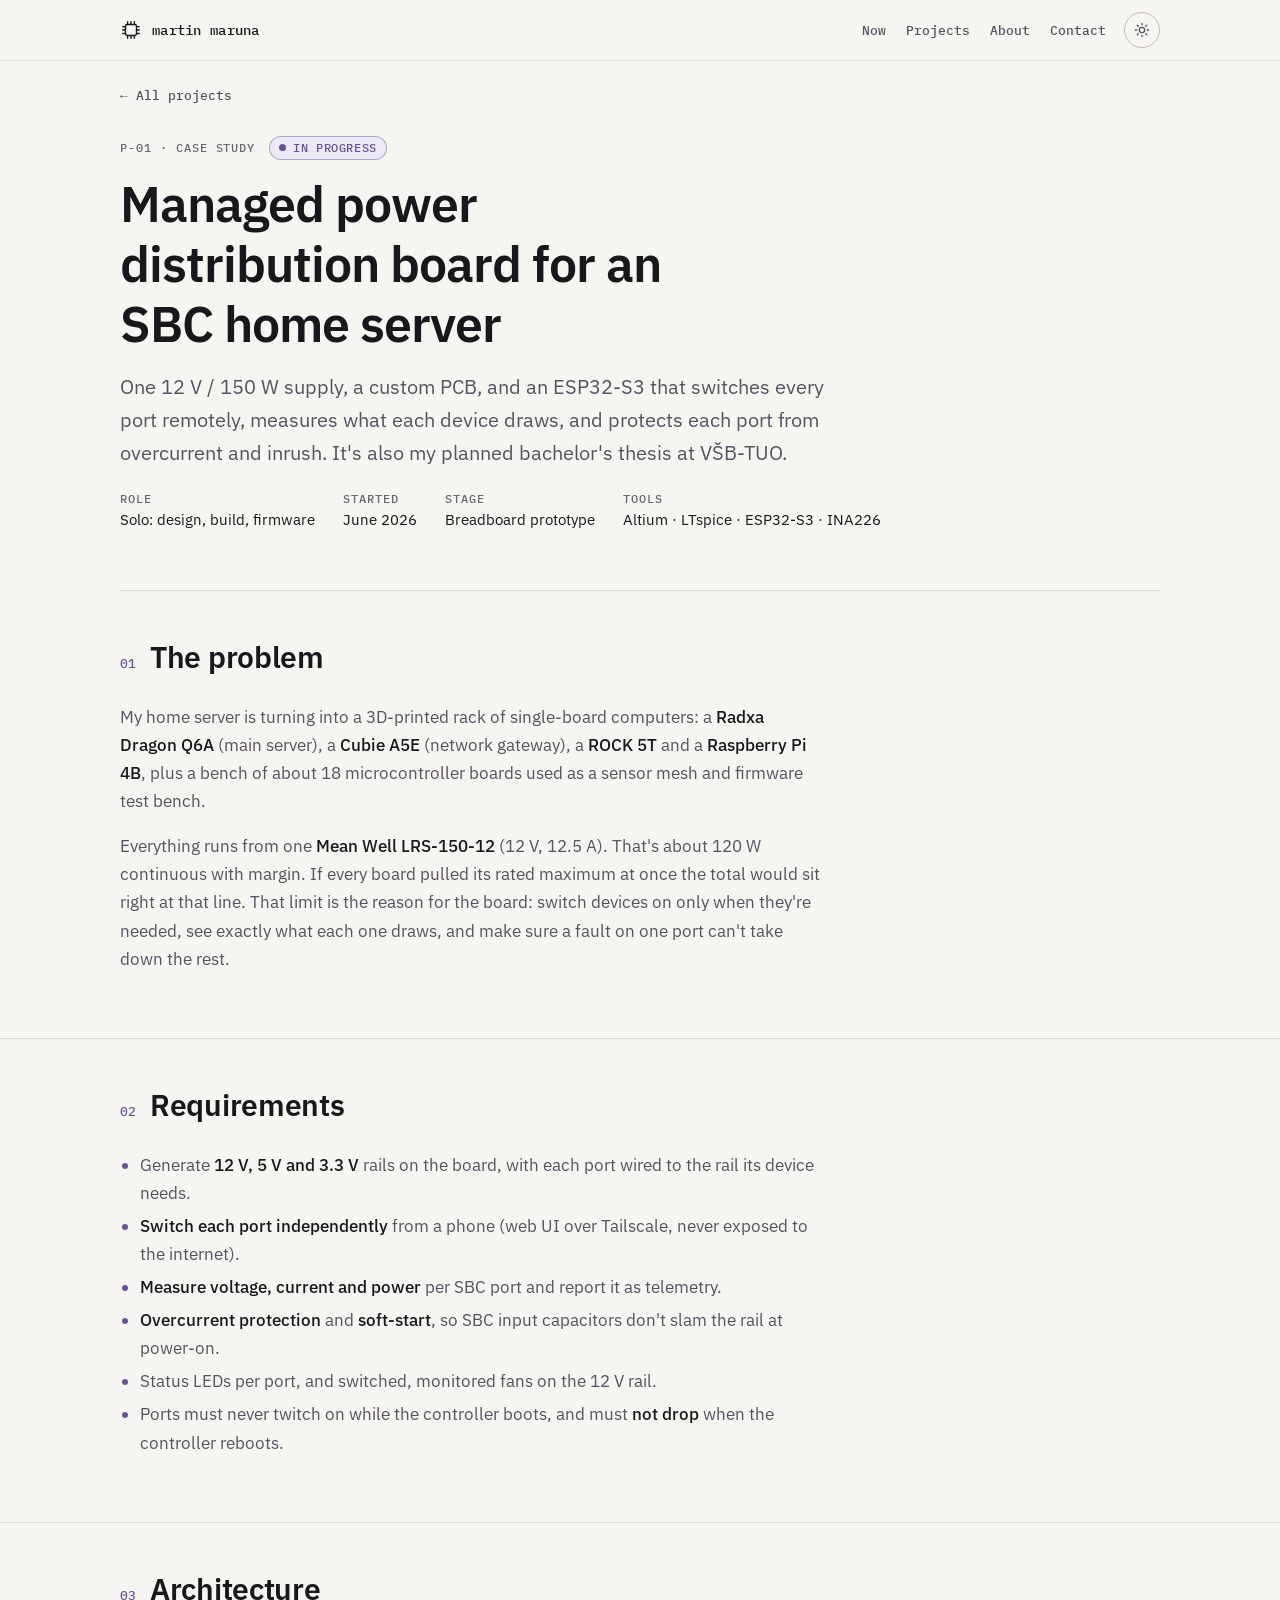
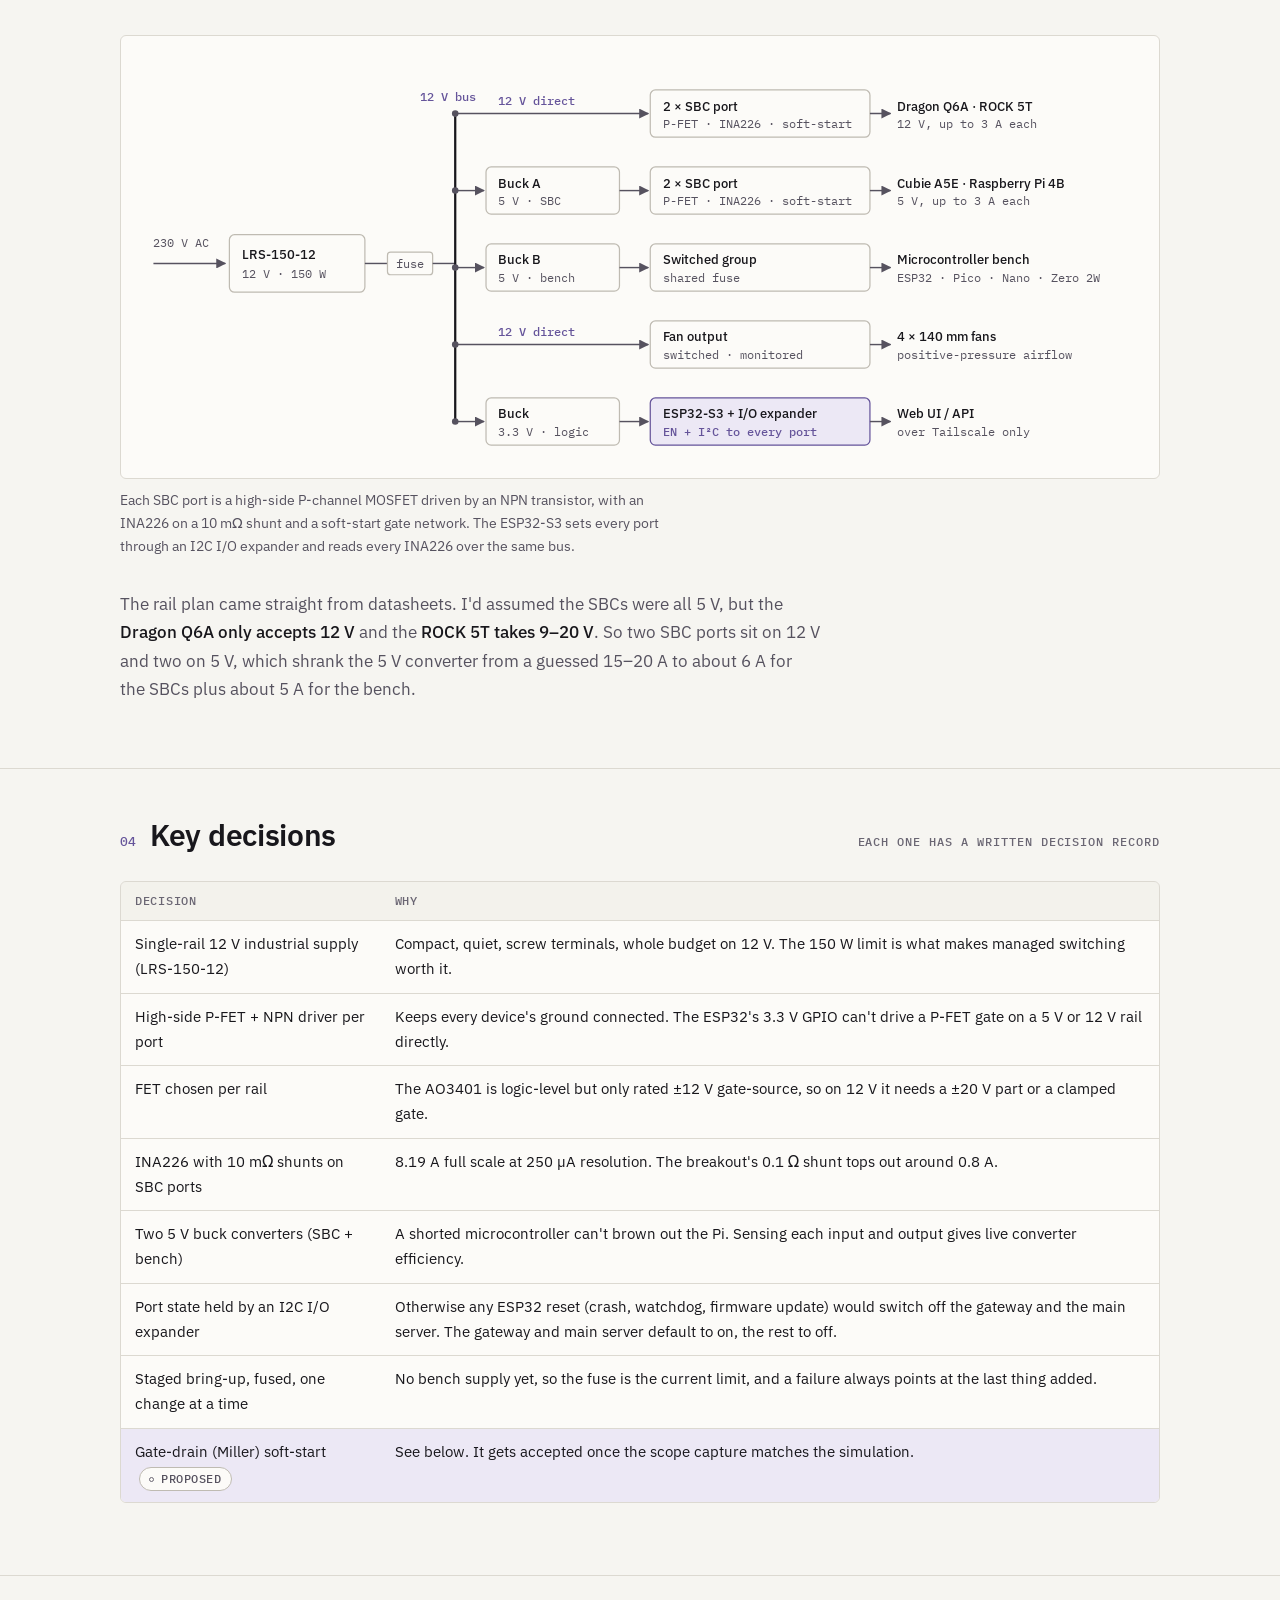
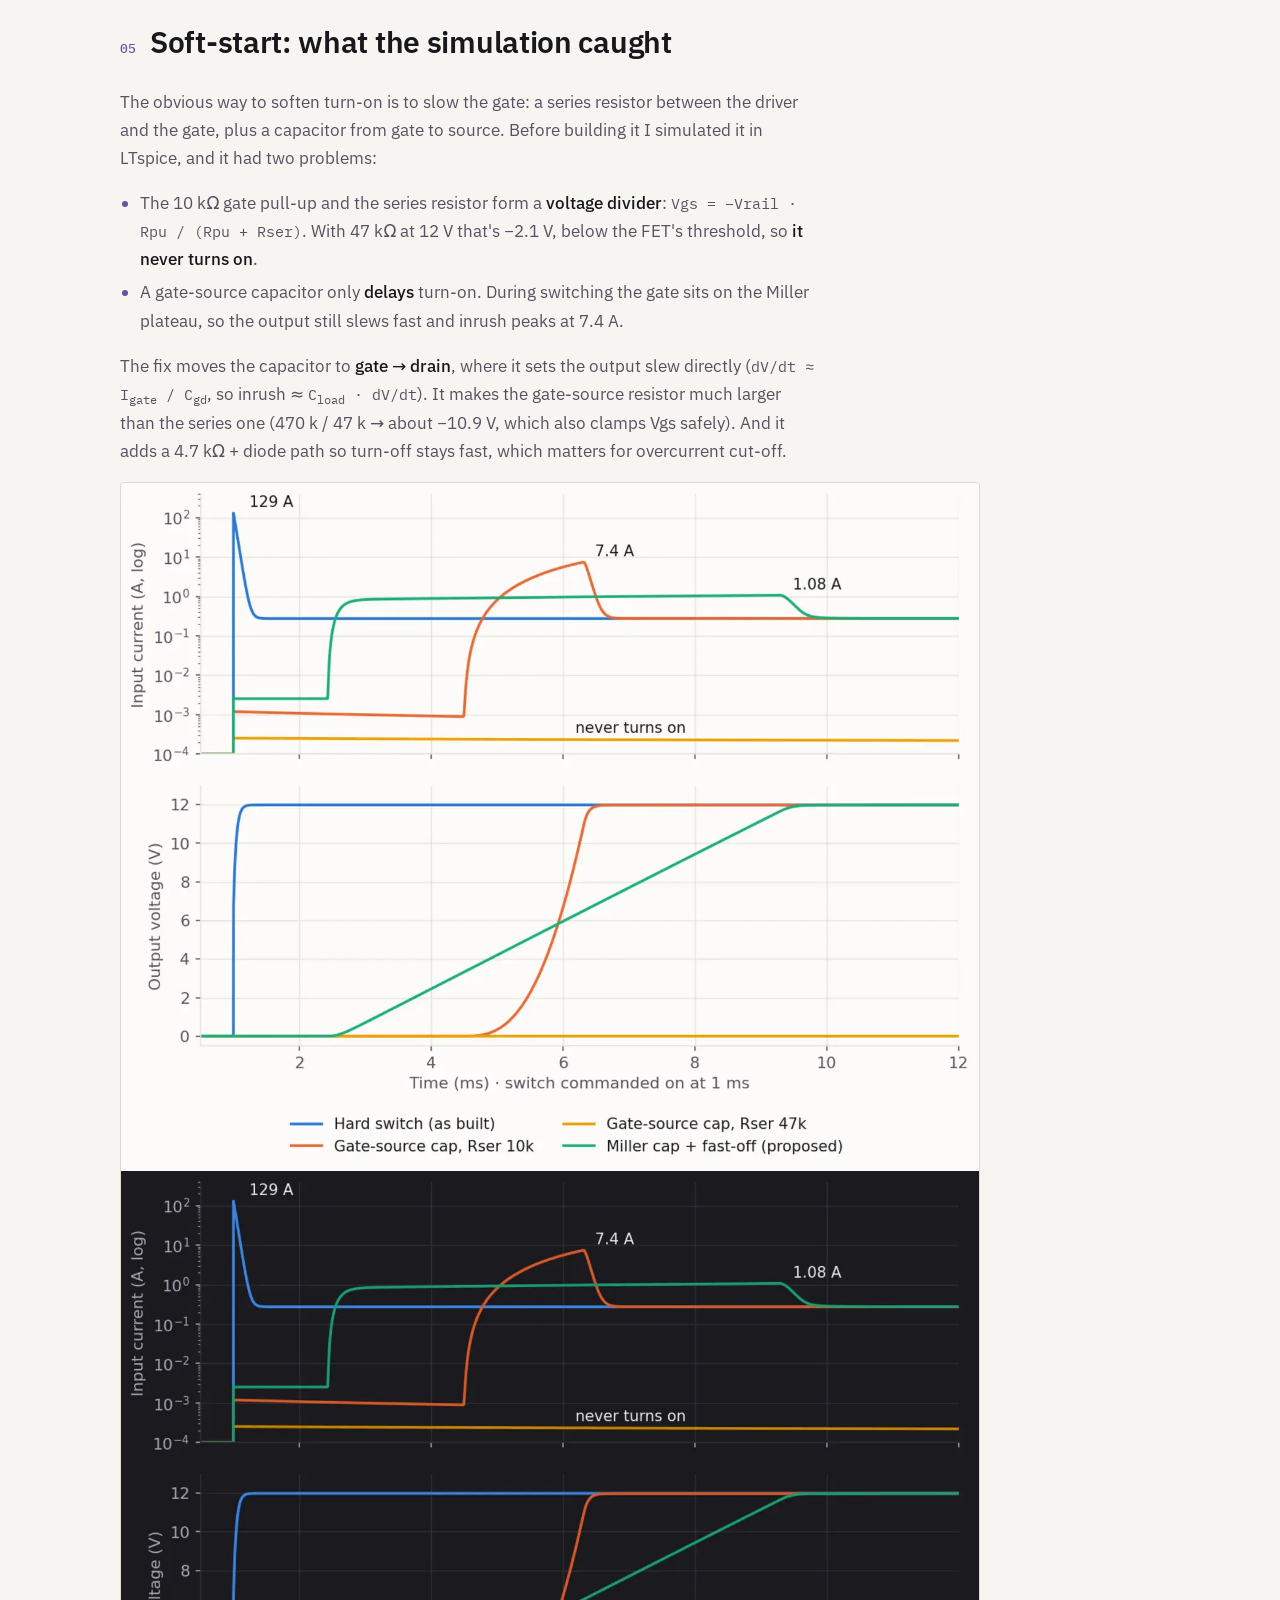
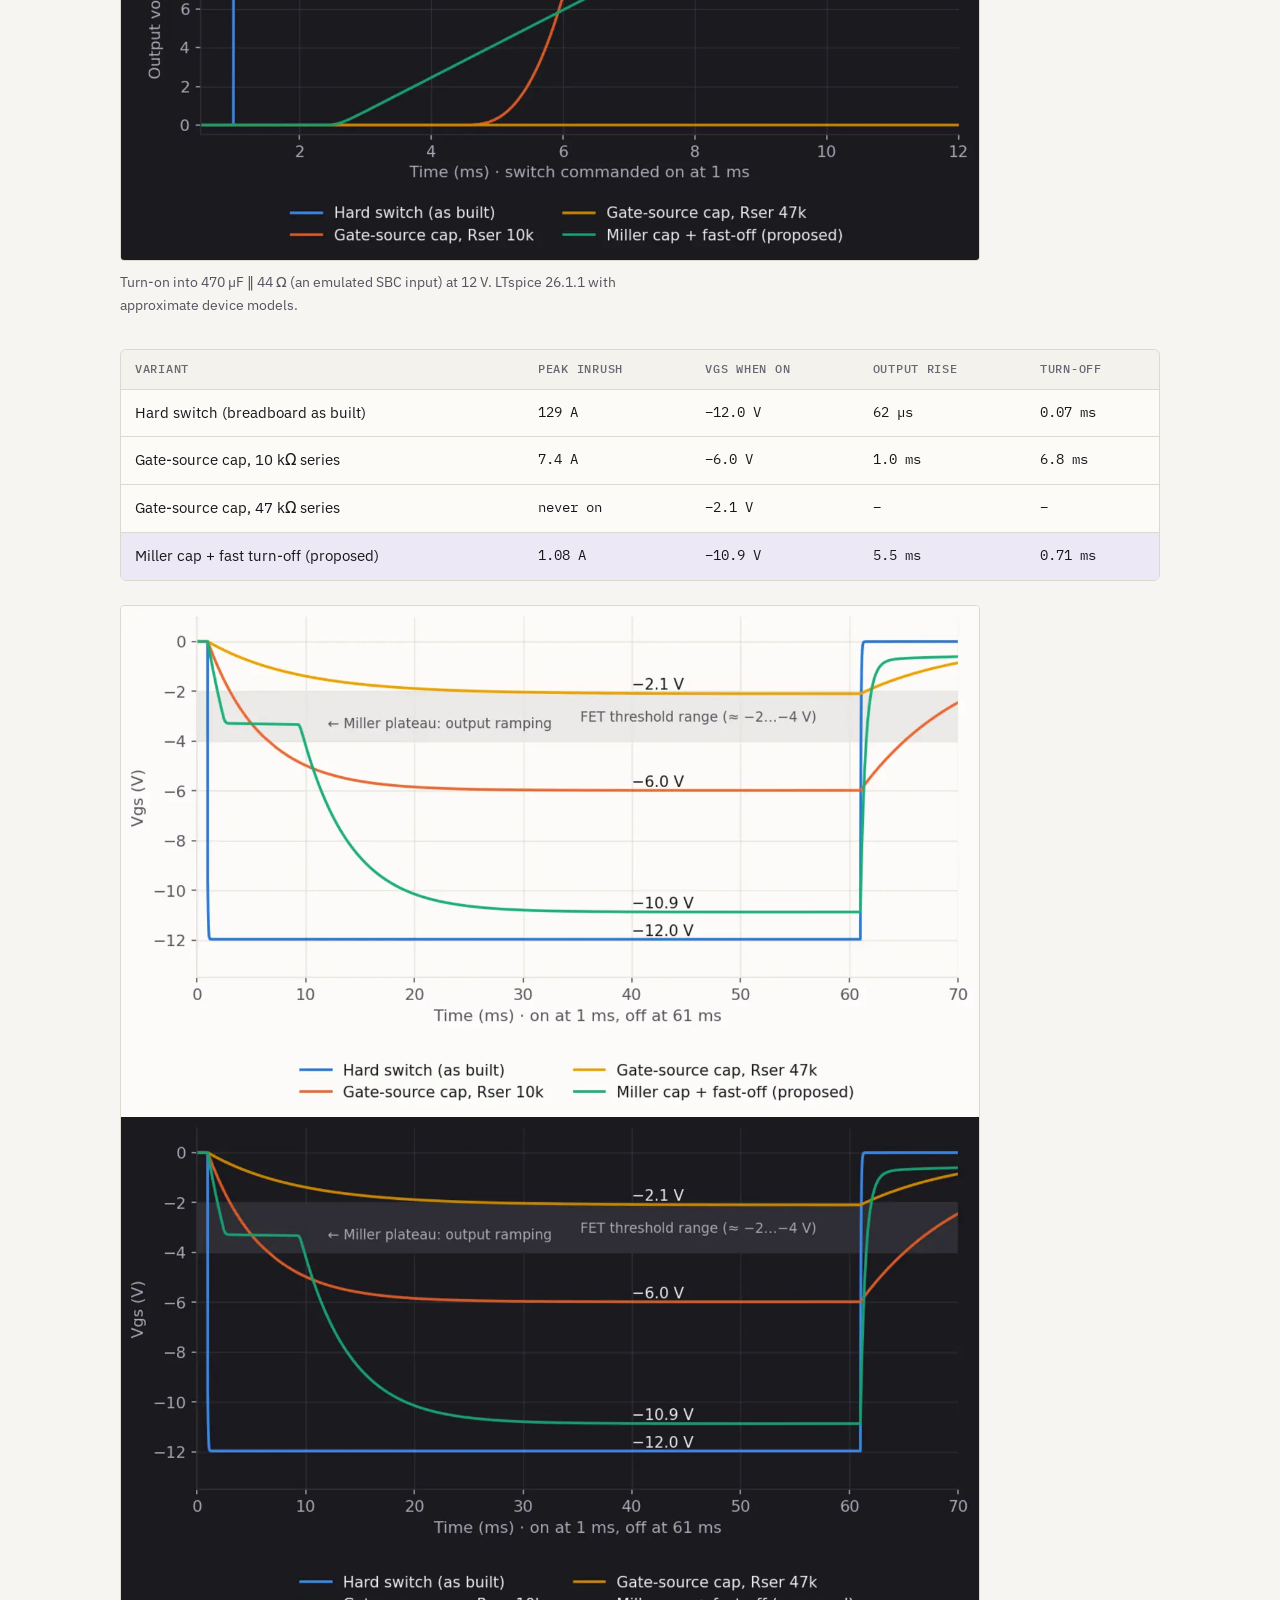
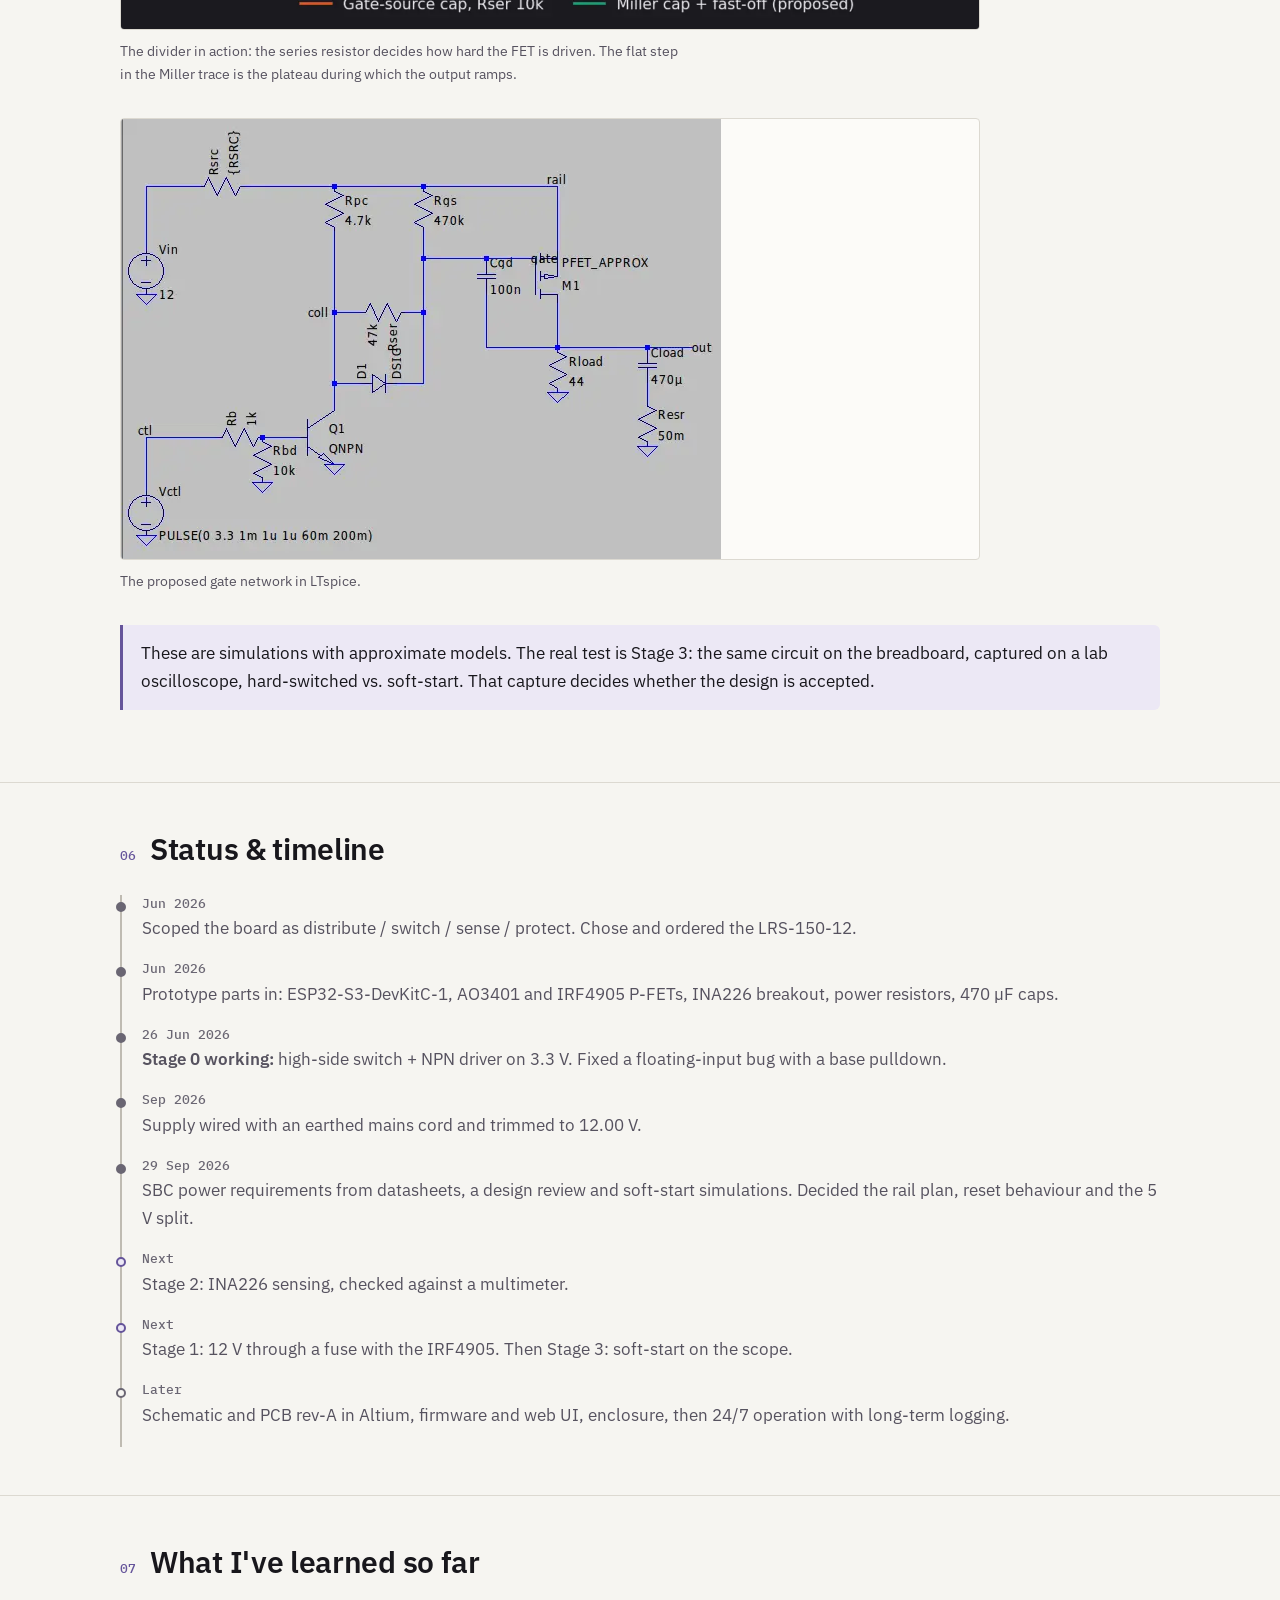
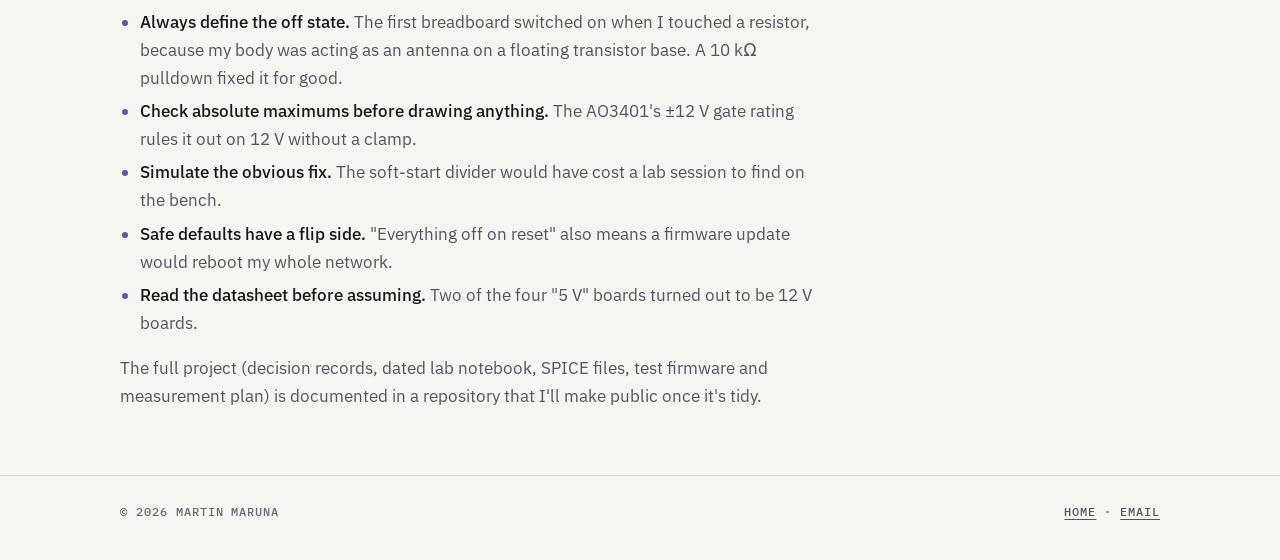
==== projects/power-board/index.html @ 7c5fcc33 "redesign" ====
<!doctype html>
<html lang="en">
<head>
  <meta charset="utf-8">
  <meta name="viewport" content="width=device-width, initial-scale=1">
  <title>Managed power distribution board · Martin Maruna</title>
  <meta name="description" content="Case study: a managed power distribution and monitoring board for an SBC home server. Per-port switching, INA226 telemetry, protection and soft-start from one 12 V / 150 W supply.">
  <meta name="author" content="Martin Maruna">
  <meta name="color-scheme" content="light dark">
  <meta name="theme-color" content="#f6f5f1" media="(prefers-color-scheme: light)">
  <meta name="theme-color" content="#131217" media="(prefers-color-scheme: dark)">
  <link rel="canonical" href="https://martynezys.github.io/projects/power-board/">
  <link rel="icon" href="../../assets/img/favicon.svg" type="image/svg+xml">
  <link rel="apple-touch-icon" href="../../assets/img/apple-touch-icon.png">
  <meta property="og:type" content="article">
  <meta property="og:title" content="Managed power distribution board for an SBC home server">
  <meta property="og:description" content="Per-port switching, INA226 telemetry and soft-start from one 12 V / 150 W supply. Simulated inrush cut from 129 A to 1.08 A.">
  <meta property="og:url" content="https://martynezys.github.io/projects/power-board/">
  <meta property="og:image" content="https://martynezys.github.io/assets/img/og.png">
  <meta property="og:image:width" content="1200">
  <meta property="og:image:height" content="630">
  <meta name="twitter:card" content="summary_large_image">
  <link rel="preload" href="../../assets/fonts/ibm-plex-sans-latin-400-normal.woff2" as="font" type="font/woff2" crossorigin>
  <link rel="preload" href="../../assets/fonts/ibm-plex-mono-latin-500-normal.woff2" as="font" type="font/woff2" crossorigin>
  <link rel="stylesheet" href="../../assets/css/style.css">
  <script>(function(){try{var t=localStorage.getItem("theme");if(t==="dark"||t==="light")document.documentElement.setAttribute("data-theme",t)}catch(e){}})();</script>
</head>
<body class="cs">
  <a class="skip" href="#main">Skip to content</a>

  <header class="site-header">
    <div class="wrap">
      <a class="brand" href="../../" aria-label="Martin Maruna, home">
        <svg viewBox="0 0 32 32" aria-hidden="true"><g stroke="currentColor" stroke-width="2" stroke-linecap="round" fill="none"><path d="M11 4v4M16 4v4M21 4v4M11 24v4M16 24v4M21 24v4M4 11h4M4 16h4M4 21h4M24 11h4M24 16h4M24 21h4"/><rect x="8" y="8" width="16" height="16" rx="2.5"/></g></svg>
        <span>martin maruna</span>
      </a>
      <nav class="nav" aria-label="Main">
        <a href="../../#now" class="hide-sm">Now</a>
        <a href="../../#projects">Projects</a>
        <a href="../../#about" class="hide-sm">About</a>
        <a href="../../#contact">Contact</a>
        <button class="theme-toggle" type="button" aria-label="Switch theme" aria-pressed="false">
          <svg class="sun" viewBox="0 0 24 24" fill="none" stroke="currentColor" stroke-width="2" stroke-linecap="round" aria-hidden="true"><circle cx="12" cy="12" r="4"/><path d="M12 2v2M12 20v2M4.9 4.9l1.4 1.4M17.7 17.7l1.4 1.4M2 12h2M20 12h2M4.9 19.1l1.4-1.4M17.7 6.3l1.4-1.4"/></svg>
          <svg class="moon" viewBox="0 0 24 24" fill="none" stroke="currentColor" stroke-width="2" stroke-linecap="round" stroke-linejoin="round" aria-hidden="true"><path d="M20 14.5A8 8 0 0 1 9.5 4a8 8 0 1 0 10.5 10.5z"/></svg>
        </button>
      </nav>
    </div>
  </header>

  <main id="main">
    <div class="wrap">
      <a class="crumb" href="../../#projects">← All projects</a>
      <header class="cs-head">
        <div class="card-top" style="justify-content:flex-start;gap:14px"><span class="label">P-01 · Case study</span><span class="chip progress">In progress</span></div>
        <h1>Managed power distribution board for an SBC home server</h1>
        <p class="lead">One 12 V / 150 W supply, a custom PCB, and an ESP32-S3 that switches every port remotely, measures what each device draws, and protects each port from overcurrent and inrush. It's also my planned bachelor's thesis at VŠB-TUO.</p>
        <dl class="meta-row">
          <div><dt class="label">Role</dt><dd>Solo: design, build, firmware</dd></div>
          <div><dt class="label">Started</dt><dd>June 2026</dd></div>
          <div><dt class="label">Stage</dt><dd>Breadboard prototype</dd></div>
          <div><dt class="label">Tools</dt><dd>Altium · LTspice · ESP32-S3 · INA226</dd></div>
        </dl>
      </header>
    </div>

    <section class="section" aria-labelledby="s1">
      <div class="wrap">
        <header class="section-head"><span class="no">01</span><h2 id="s1">The problem</h2></header>
        <div class="prose">
          <p>My home server is turning into a 3D-printed rack of single-board computers: a <strong>Radxa Dragon Q6A</strong> (main server), a <strong>Cubie A5E</strong> (network gateway), a <strong>ROCK 5T</strong> and a <strong>Raspberry Pi 4B</strong>, plus a bench of about 18 microcontroller boards used as a sensor mesh and firmware test bench.</p>
          <p>Everything runs from one <strong>Mean Well LRS-150-12</strong> (12 V, 12.5 A). That's about 120 W continuous with margin. If every board pulled its rated maximum at once the total would sit right at that line. That limit is the reason for the board: switch devices on only when they're needed, see exactly what each one draws, and make sure a fault on one port can't take down the rest.</p>
        </div>
      </div>
    </section>

    <section class="section" aria-labelledby="s2">
      <div class="wrap">
        <header class="section-head"><span class="no">02</span><h2 id="s2">Requirements</h2></header>
        <div class="prose">
          <ul>
            <li>Generate <strong>12 V, 5 V and 3.3 V</strong> rails on the board, with each port wired to the rail its device needs.</li>
            <li><strong>Switch each port independently</strong> from a phone (web UI over Tailscale, never exposed to the internet).</li>
            <li><strong>Measure voltage, current and power</strong> per SBC port and report it as telemetry.</li>
            <li><strong>Overcurrent protection</strong> and <strong>soft-start</strong>, so SBC input capacitors don't slam the rail at power-on.</li>
            <li>Status LEDs per port, and switched, monitored fans on the 12 V rail.</li>
            <li>Ports must never twitch on while the controller boots, and must <strong>not drop</strong> when the controller reboots.</li>
          </ul>
        </div>
      </div>
    </section>

    <section class="section" aria-labelledby="s3">
      <div class="wrap">
        <header class="section-head"><span class="no">03</span><h2 id="s3">Architecture</h2></header>
        <figure class="fig">
          <div class="diagram-wrap">
<svg class="dg" viewBox="0 0 980 400" role="img" aria-labelledby="dg-title dg-desc" xmlns="http://www.w3.org/2000/svg">
<title id="dg-title">Power board block diagram</title>
<desc id="dg-desc">230 V AC feeds a Mean Well LRS-150-12. Its 12 V output goes through a fuse onto a 12 V bus. From the bus: two 12 V SBC ports for the Dragon Q6A and ROCK 5T; Buck A (5 V) to two SBC ports for the Cubie A5E and Raspberry Pi 4B; Buck B (5 V) to a switched, fused microcontroller bench; a switched, monitored fan output; and a 3.3 V buck powering the ESP32-S3 and I/O expander, which switch every port and read every INA226 over I2C and serve a web UI over Tailscale.</desc>
<defs><marker id="ah" viewBox="0 0 10 10" refX="9" refY="5" markerWidth="7" markerHeight="7" orient="auto-start-reverse"><path class="arrow" d="M0 0L10 5L0 10z"/></marker></defs>
<text class="s" x="16" y="190">230 V AC</text>
<path class="ln" d="M16 206H86" marker-end="url(#ah)"/>
<rect class="box" x="90" y="178" width="132" height="56" rx="5"/>
<text class="t" x="102" y="202">LRS-150-12</text><text class="s" x="102" y="220">12 V · 150 W</text>
<path class="ln" d="M222 206H244"/>
<rect class="box" x="244" y="195" width="44" height="22" rx="3"/><text class="s" x="252" y="210">fuse</text>
<path class="ln" d="M288 206H310"/>
<path class="bus" d="M310 60V360"/>
<text class="a" x="276" y="48">12 V bus</text>
<circle cx="310" cy="60" r="3.2" class="arrow"/>
<path class="ln" d="M310 60H498" marker-end="url(#ah)"/>
<text class="a" x="352" y="52">12 V direct</text>
<rect class="box" x="500" y="37" width="214" height="46" rx="5"/>
<text class="t" x="512" y="57">2 × SBC port</text><text class="s" x="512" y="74">P-FET · INA226 · soft-start</text>
<path class="ln" d="M714 60H734" marker-end="url(#ah)"/>
<text class="t" x="740" y="57">Dragon Q6A · ROCK 5T</text><text class="s" x="740" y="74">12 V, up to 3 A each</text>
<circle cx="310" cy="135" r="3.2" class="arrow"/>
<path class="ln" d="M310 135H338" marker-end="url(#ah)"/>
<rect class="box" x="340" y="112" width="130" height="46" rx="5"/>
<text class="t" x="352" y="132">Buck A</text><text class="s" x="352" y="149">5 V · SBC</text>
<path class="ln" d="M470 135H498" marker-end="url(#ah)"/>
<rect class="box" x="500" y="112" width="214" height="46" rx="5"/>
<text class="t" x="512" y="132">2 × SBC port</text><text class="s" x="512" y="149">P-FET · INA226 · soft-start</text>
<path class="ln" d="M714 135H734" marker-end="url(#ah)"/>
<text class="t" x="740" y="132">Cubie A5E · Raspberry Pi 4B</text><text class="s" x="740" y="149">5 V, up to 3 A each</text>
<circle cx="310" cy="210" r="3.2" class="arrow"/>
<path class="ln" d="M310 210H338" marker-end="url(#ah)"/>
<rect class="box" x="340" y="187" width="130" height="46" rx="5"/>
<text class="t" x="352" y="207">Buck B</text><text class="s" x="352" y="224">5 V · bench</text>
<path class="ln" d="M470 210H498" marker-end="url(#ah)"/>
<rect class="box" x="500" y="187" width="214" height="46" rx="5"/>
<text class="t" x="512" y="207">Switched group</text><text class="s" x="512" y="224">shared fuse</text>
<path class="ln" d="M714 210H734" marker-end="url(#ah)"/>
<text class="t" x="740" y="207">Microcontroller bench</text><text class="s" x="740" y="224">ESP32 · Pico · Nano · Zero 2W</text>
<circle cx="310" cy="285" r="3.2" class="arrow"/>
<path class="ln" d="M310 285H498" marker-end="url(#ah)"/>
<text class="a" x="352" y="277">12 V direct</text>
<rect class="box" x="500" y="262" width="214" height="46" rx="5"/>
<text class="t" x="512" y="282">Fan output</text><text class="s" x="512" y="299">switched · monitored</text>
<path class="ln" d="M714 285H734" marker-end="url(#ah)"/>
<text class="t" x="740" y="282">4 × 140 mm fans</text><text class="s" x="740" y="299">positive-pressure airflow</text>
<circle cx="310" cy="360" r="3.2" class="arrow"/>
<path class="ln" d="M310 360H338" marker-end="url(#ah)"/>
<rect class="box" x="340" y="337" width="130" height="46" rx="5"/>
<text class="t" x="352" y="357">Buck</text><text class="s" x="352" y="374">3.3 V · logic</text>
<path class="ln" d="M470 360H498" marker-end="url(#ah)"/>
<rect class="box acc" x="500" y="337" width="214" height="46" rx="5"/>
<text class="t" x="512" y="357">ESP32-S3 + I/O expander</text><text class="a" x="512" y="374">EN + I²C to every port</text>
<path class="ln" d="M714 360H734" marker-end="url(#ah)"/>
<text class="t" x="740" y="357">Web UI / API</text><text class="s" x="740" y="374">over Tailscale only</text>
</svg>
          </div>
          <figcaption>Each SBC port is a high-side P-channel MOSFET driven by an NPN transistor, with an INA226 on a 10 mΩ shunt and a soft-start gate network. The ESP32-S3 sets every port through an I2C I/O expander and reads every INA226 over the same bus.</figcaption>
        </figure>
        <div class="prose">
          <p>The rail plan came straight from datasheets. I'd assumed the SBCs were all 5 V, but the <strong>Dragon Q6A only accepts 12 V</strong> and the <strong>ROCK 5T takes 9–20 V</strong>. So two SBC ports sit on 12 V and two on 5 V, which shrank the 5 V converter from a guessed 15–20 A to about 6 A for the SBCs plus about 5 A for the bench.</p>
        </div>
      </div>
    </section>

    <section class="section" aria-labelledby="s4">
      <div class="wrap">
        <header class="section-head"><span class="no">04</span><h2 id="s4">Key decisions</h2><span class="meta label">Each one has a written decision record</span></header>
        <div class="table-wrap">
          <table>
            <thead><tr><th scope="col">Decision</th><th scope="col">Why</th></tr></thead>
            <tbody>
              <tr><td>Single-rail 12 V industrial supply (LRS-150-12)</td><td>Compact, quiet, screw terminals, whole budget on 12 V. The 150 W limit is what makes managed switching worth it.</td></tr>
              <tr><td>High-side P-FET + NPN driver per port</td><td>Keeps every device's ground connected. The ESP32's 3.3 V GPIO can't drive a P-FET gate on a 5 V or 12 V rail directly.</td></tr>
              <tr><td>FET chosen per rail</td><td>The AO3401 is logic-level but only rated ±12 V gate-source, so on 12 V it needs a ±20 V part or a clamped gate.</td></tr>
              <tr><td>INA226 with 10 mΩ shunts on SBC ports</td><td>8.19 A full scale at 250 µA resolution. The breakout's 0.1 Ω shunt tops out around 0.8 A.</td></tr>
              <tr><td>Two 5 V buck converters (SBC + bench)</td><td>A shorted microcontroller can't brown out the Pi. Sensing each input and output gives live converter efficiency.</td></tr>
              <tr><td>Port state held by an I2C I/O expander</td><td>Otherwise any ESP32 reset (crash, watchdog, firmware update) would switch off the gateway and the main server. The gateway and main server default to on, the rest to off.</td></tr>
              <tr><td>Staged bring-up, fused, one change at a time</td><td>No bench supply yet, so the fuse is the current limit, and a failure always points at the last thing added.</td></tr>
              <tr class="hl"><td>Gate-drain (Miller) soft-start <span class="chip planned" style="margin-left:4px">Proposed</span></td><td>See below. It gets accepted once the scope capture matches the simulation.</td></tr>
            </tbody>
          </table>
        </div>
      </div>
    </section>

    <section class="section" aria-labelledby="s5">
      <div class="wrap">
        <header class="section-head"><span class="no">05</span><h2 id="s5">Soft-start: what the simulation caught</h2></header>
        <div class="prose">
          <p>The obvious way to soften turn-on is to slow the gate: a series resistor between the driver and the gate, plus a capacitor from gate to source. Before building it I simulated it in LTspice, and it had two problems:</p>
          <ul>
            <li>The 10 kΩ gate pull-up and the series resistor form a <strong>voltage divider</strong>: <code>Vgs = −Vrail · Rpu / (Rpu + Rser)</code>. With 47 kΩ at 12 V that's −2.1 V, below the FET's threshold, so <strong>it never turns on</strong>.</li>
            <li>A gate-source capacitor only <strong>delays</strong> turn-on. During switching the gate sits on the Miller plateau, so the output still slews fast and inrush peaks at 7.4 A.</li>
          </ul>
          <p>The fix moves the capacitor to <strong>gate → drain</strong>, where it sets the output slew directly (<code>dV/dt ≈ I<sub>gate</sub> / C<sub>gd</sub></code>, so inrush ≈ <code>C<sub>load</sub> · dV/dt</code>). It makes the gate-source resistor much larger than the series one (470 k / 47 k → about −10.9 V, which also clamps Vgs safely). And it adds a 4.7 kΩ + diode path so turn-off stays fast, which matters for overcurrent cut-off.</p>
        </div>

        <figure class="fig">
          <div class="frame">
            <a class="only-light" href="../../assets/img/sim-turn-on-light.webp"><img src="../../assets/img/sim-turn-on-light.webp" width="1400" height="1123" alt="Turn-on comparison. Top: input current on a log scale, peaking at 129 A for the hard switch, 7.4 A with a gate-source cap and 10k series resistor, 1.08 A with the Miller-cap design, and staying near 0.25 mA for the 47k variant, which never turns on. Bottom: output voltage rising almost instantly for the hard switch and as a straight ramp over about 5.5 ms for the Miller-cap design." loading="lazy" decoding="async"></a>
            <a class="only-dark" href="../../assets/img/sim-turn-on-dark.webp"><img src="../../assets/img/sim-turn-on-dark.webp" width="1400" height="1123" alt="Turn-on comparison. Top: input current on a log scale, peaking at 129 A for the hard switch, 7.4 A with a gate-source cap and 10k series resistor, 1.08 A with the Miller-cap design, and staying near 0.25 mA for the 47k variant, which never turns on. Bottom: output voltage rising almost instantly for the hard switch and as a straight ramp over about 5.5 ms for the Miller-cap design." loading="lazy" decoding="async"></a>
          </div>
          <figcaption>Turn-on into 470 µF ‖ 44 Ω (an emulated SBC input) at 12 V. LTspice 26.1.1 with approximate device models.</figcaption>
        </figure>

        <div class="table-wrap">
          <table>
            <thead><tr><th scope="col">Variant</th><th scope="col">Peak inrush</th><th scope="col">Vgs when on</th><th scope="col">Output rise</th><th scope="col">Turn-off</th></tr></thead>
            <tbody>
              <tr><td>Hard switch (breadboard as built)</td><td class="num">129 A</td><td class="num">−12.0 V</td><td class="num">62 µs</td><td class="num">0.07 ms</td></tr>
              <tr><td>Gate-source cap, 10 kΩ series</td><td class="num">7.4 A</td><td class="num">−6.0 V</td><td class="num">1.0 ms</td><td class="num">6.8 ms</td></tr>
              <tr><td>Gate-source cap, 47 kΩ series</td><td class="num">never on</td><td class="num">−2.1 V</td><td class="num">–</td><td class="num">–</td></tr>
              <tr class="hl"><td>Miller cap + fast turn-off (proposed)</td><td class="num">1.08 A</td><td class="num">−10.9 V</td><td class="num">5.5 ms</td><td class="num">0.71 ms</td></tr>
            </tbody>
          </table>
        </div>

        <figure class="fig">
          <div class="frame">
            <a class="only-light" href="../../assets/img/sim-vgs-light.webp"><img src="../../assets/img/sim-vgs-light.webp" width="1400" height="835" alt="Gate-source voltage over the full on/off cycle: −12.0 V for the hard switch, −10.9 V for the Miller design after a plateau near −3.3 V while the output ramps, −6.0 V and −2.1 V for the two gate-source-cap variants. The shaded FET threshold band sits between −2 and −4 V." loading="lazy" decoding="async"></a>
            <a class="only-dark" href="../../assets/img/sim-vgs-dark.webp"><img src="../../assets/img/sim-vgs-dark.webp" width="1400" height="835" alt="Gate-source voltage over the full on/off cycle: −12.0 V for the hard switch, −10.9 V for the Miller design after a plateau near −3.3 V while the output ramps, −6.0 V and −2.1 V for the two gate-source-cap variants. The shaded FET threshold band sits between −2 and −4 V." loading="lazy" decoding="async"></a>
          </div>
          <figcaption>The divider in action: the series resistor decides how hard the FET is driven. The flat step in the Miller trace is the plateau during which the output ramps.</figcaption>
        </figure>

        <figure class="fig">
          <div class="frame"><img src="../../assets/img/ltspice-softstart-schematic.webp" width="600" height="440" alt="LTspice schematic of the proposed soft-start: P-channel MOSFET with 470k gate-source resistor, 47k series resistor to an NPN driver, 100 nF gate-drain capacitor, 4.7k collector pull-up and a diode for fast turn-off, driving 470 µF in parallel with 44 Ω." loading="lazy" decoding="async"></div>
          <figcaption>The proposed gate network in LTspice.</figcaption>
        </figure>

        <div class="callout"><p>These are simulations with approximate models. The real test is Stage 3: the same circuit on the breadboard, captured on a lab oscilloscope, hard-switched vs. soft-start. That capture decides whether the design is accepted.</p></div>
      </div>
    </section>

    <section class="section" aria-labelledby="s6">
      <div class="wrap">
        <header class="section-head"><span class="no">06</span><h2 id="s6">Status &amp; timeline</h2></header>
        <ol class="timeline">
          <li class="done"><span class="when">Jun 2026</span><p>Scoped the board as distribute / switch / sense / protect. Chose and ordered the LRS-150-12.</p></li>
          <li class="done"><span class="when">Jun 2026</span><p>Prototype parts in: ESP32-S3-DevKitC-1, AO3401 and IRF4905 P-FETs, INA226 breakout, power resistors, 470 µF caps.</p></li>
          <li class="done"><span class="when">26 Jun 2026</span><p><strong>Stage 0 working:</strong> high-side switch + NPN driver on 3.3 V. Fixed a floating-input bug with a base pulldown.</p></li>
          <li class="done"><span class="when">Sep 2026</span><p>Supply wired with an earthed mains cord and trimmed to 12.00 V.</p></li>
          <li class="done"><span class="when">29 Sep 2026</span><p>SBC power requirements from datasheets, a design review and soft-start simulations. Decided the rail plan, reset behaviour and the 5 V split.</p></li>
          <li class="next"><span class="when">Next</span><p>Stage 2: INA226 sensing, checked against a multimeter.</p></li>
          <li class="next"><span class="when">Next</span><p>Stage 1: 12 V through a fuse with the IRF4905. Then Stage 3: soft-start on the scope.</p></li>
          <li><span class="when">Later</span><p>Schematic and PCB rev-A in Altium, firmware and web UI, enclosure, then 24/7 operation with long-term logging.</p></li>
        </ol>
      </div>
    </section>

    <section class="section" aria-labelledby="s7">
      <div class="wrap">
        <header class="section-head"><span class="no">07</span><h2 id="s7">What I've learned so far</h2></header>
        <div class="prose">
          <ul>
            <li><strong>Always define the off state.</strong> The first breadboard switched on when I touched a resistor, because my body was acting as an antenna on a floating transistor base. A 10 kΩ pulldown fixed it for good.</li>
            <li><strong>Check absolute maximums before drawing anything.</strong> The AO3401's ±12 V gate rating rules it out on 12 V without a clamp.</li>
            <li><strong>Simulate the obvious fix.</strong> The soft-start divider would have cost a lab session to find on the bench.</li>
            <li><strong>Safe defaults have a flip side.</strong> "Everything off on reset" also means a firmware update would reboot my whole network.</li>
            <li><strong>Read the datasheet before assuming.</strong> Two of the four "5 V" boards turned out to be 12 V boards.</li>
          </ul>
          <p class="muted">The full project (decision records, dated lab notebook, SPICE files, test firmware and measurement plan) is documented in a repository that I'll make public once it's tidy.</p>
          <!-- TODO: when the repo is public, add: <p><a class="btn" href="https://github.com/Martynezys/REPO">Project repository</a></p> -->
        </div>
      </div>
    </section>
  </main>

  <footer class="site-footer">
    <div class="wrap">
      <span class="label">© 2026 Martin Maruna</span>
      <span class="label"><a href="../../">Home</a> · <a href="mailto:martinez.maruna13@gmail.com">Email</a></span>
    </div>
  </footer>

  <script src="../../assets/js/theme.js" defer></script>
</body>
</html>
---- assets/css/style.css ----
/* Martin Maruna: portfolio. Plain CSS, no build step. */

/* ---------- Fonts (self-hosted IBM Plex, SIL OFL: see fonts/OFL-IBM-Plex.txt) ---------- */
@font-face { font-family: "Plex Sans"; font-style: normal; font-weight: 400; font-display: swap;
  src: url(../fonts/ibm-plex-sans-latin-400-normal.woff2) format("woff2");
  unicode-range: U+0000-00FF,U+0131,U+0152-0153,U+02BB-02BC,U+02C6,U+02DA,U+02DC,U+0304,U+0308,U+0329,U+2000-206F,U+20AC,U+2122,U+2191,U+2193,U+2212,U+2215,U+FEFF,U+FFFD; }
@font-face { font-family: "Plex Sans"; font-style: normal; font-weight: 400; font-display: swap;
  src: url(../fonts/ibm-plex-sans-latin-ext-400-normal.woff2) format("woff2");
  unicode-range: U+0100-02BA,U+02BD-02C5,U+02C7-02CC,U+02CE-02D7,U+02DD-02FF,U+0304,U+0308,U+0329,U+1D00-1DBF,U+1E00-1E9F,U+1EF2-1EFF,U+2020,U+20A0-20AB,U+20AD-20C0,U+2113,U+2C60-2C7F,U+A720-A7FF; }
@font-face { font-family: "Plex Sans"; font-style: normal; font-weight: 500; font-display: swap;
  src: url(../fonts/ibm-plex-sans-latin-500-normal.woff2) format("woff2");
  unicode-range: U+0000-00FF,U+0131,U+0152-0153,U+02BB-02BC,U+02C6,U+02DA,U+02DC,U+0304,U+0308,U+0329,U+2000-206F,U+20AC,U+2122,U+2191,U+2193,U+2212,U+2215,U+FEFF,U+FFFD; }
@font-face { font-family: "Plex Sans"; font-style: normal; font-weight: 500; font-display: swap;
  src: url(../fonts/ibm-plex-sans-latin-ext-500-normal.woff2) format("woff2");
  unicode-range: U+0100-02BA,U+02BD-02C5,U+02C7-02CC,U+02CE-02D7,U+02DD-02FF,U+0304,U+0308,U+0329,U+1D00-1DBF,U+1E00-1E9F,U+1EF2-1EFF,U+2020,U+20A0-20AB,U+20AD-20C0,U+2113,U+2C60-2C7F,U+A720-A7FF; }
@font-face { font-family: "Plex Sans"; font-style: normal; font-weight: 600; font-display: swap;
  src: url(../fonts/ibm-plex-sans-latin-600-normal.woff2) format("woff2");
  unicode-range: U+0000-00FF,U+0131,U+0152-0153,U+02BB-02BC,U+02C6,U+02DA,U+02DC,U+0304,U+0308,U+0329,U+2000-206F,U+20AC,U+2122,U+2191,U+2193,U+2212,U+2215,U+FEFF,U+FFFD; }
@font-face { font-family: "Plex Sans"; font-style: normal; font-weight: 600; font-display: swap;
  src: url(../fonts/ibm-plex-sans-latin-ext-600-normal.woff2) format("woff2");
  unicode-range: U+0100-02BA,U+02BD-02C5,U+02C7-02CC,U+02CE-02D7,U+02DD-02FF,U+0304,U+0308,U+0329,U+1D00-1DBF,U+1E00-1E9F,U+1EF2-1EFF,U+2020,U+20A0-20AB,U+20AD-20C0,U+2113,U+2C60-2C7F,U+A720-A7FF; }
@font-face { font-family: "Plex Mono"; font-style: normal; font-weight: 400; font-display: swap;
  src: url(../fonts/ibm-plex-mono-latin-400-normal.woff2) format("woff2");
  unicode-range: U+0000-00FF,U+0131,U+0152-0153,U+02BB-02BC,U+02C6,U+02DA,U+02DC,U+0304,U+0308,U+0329,U+2000-206F,U+20AC,U+2122,U+2191,U+2193,U+2212,U+2215,U+FEFF,U+FFFD; }
@font-face { font-family: "Plex Mono"; font-style: normal; font-weight: 400; font-display: swap;
  src: url(../fonts/ibm-plex-mono-latin-ext-400-normal.woff2) format("woff2");
  unicode-range: U+0100-02BA,U+02BD-02C5,U+02C7-02CC,U+02CE-02D7,U+02DD-02FF,U+0304,U+0308,U+0329,U+1D00-1DBF,U+1E00-1E9F,U+1EF2-1EFF,U+2020,U+20A0-20AB,U+20AD-20C0,U+2113,U+2C60-2C7F,U+A720-A7FF; }
@font-face { font-family: "Plex Mono"; font-style: normal; font-weight: 500; font-display: swap;
  src: url(../fonts/ibm-plex-mono-latin-500-normal.woff2) format("woff2");
  unicode-range: U+0000-00FF,U+0131,U+0152-0153,U+02BB-02BC,U+02C6,U+02DA,U+02DC,U+0304,U+0308,U+0329,U+2000-206F,U+20AC,U+2122,U+2191,U+2193,U+2212,U+2215,U+FEFF,U+FFFD; }
@font-face { font-family: "Plex Mono"; font-style: normal; font-weight: 500; font-display: swap;
  src: url(../fonts/ibm-plex-mono-latin-ext-500-normal.woff2) format("woff2");
  unicode-range: U+0100-02BA,U+02BD-02C5,U+02C7-02CC,U+02CE-02D7,U+02DD-02FF,U+0304,U+0308,U+0329,U+1D00-1DBF,U+1E00-1E9F,U+1EF2-1EFF,U+2020,U+20A0-20AB,U+20AD-20C0,U+2113,U+2C60-2C7F,U+A720-A7FF; }

/* ---------- Tokens ---------- */
:root {
  color-scheme: light;
  --bg: #f6f5f1;
  --card: #fcfbf8;
  --ink: #18171c;
  --ink-2: #56525f;
  --ink-3: #6a6673;
  --rule: #dcd9d1;
  --rule-strong: #bfbbb2;
  --accent: #65549a;
  --accent-soft: #ece8f5;
  --ok: #2c7a4b;
  --shadow: 0 1px 0 rgba(24, 23, 28, 0.04);
  --sans: "Plex Sans", ui-sans-serif, system-ui, -apple-system, "Segoe UI", Roboto, sans-serif;
  --mono: "Plex Mono", ui-monospace, "SFMono-Regular", Menlo, Consolas, monospace;
  --wrap: 1080px;
  --gutter: 20px;
  --radius: 6px;
}
@media (prefers-color-scheme: dark) {
  :root:not([data-theme="light"]) {
    color-scheme: dark;
    --bg: #131217; --card: #1b1a20; --ink: #ecebf1; --ink-2: #aba8b6; --ink-3: #8f8b9b;
    --rule: #2c2a33; --rule-strong: #45424f; --accent: #b6a8e6; --accent-soft: #29243a; --ok: #6cc493;
    --shadow: none;
  }
}
:root[data-theme="dark"] {
  color-scheme: dark;
  --bg: #131217; --card: #1b1a20; --ink: #ecebf1; --ink-2: #aba8b6; --ink-3: #8f8b9b;
  --rule: #2c2a33; --rule-strong: #45424f; --accent: #b6a8e6; --accent-soft: #29243a; --ok: #6cc493;
  --shadow: none;
}

/* ---------- Base ---------- */
*, *::before, *::after { box-sizing: border-box; }
html { -webkit-text-size-adjust: 100%; text-size-adjust: 100%; scroll-padding-top: 24px; }
@media (prefers-reduced-motion: no-preference) { html { scroll-behavior: smooth; } }
body {
  margin: 0; background: var(--bg); color: var(--ink);
  font: 400 17px/1.65 var(--sans);
  -webkit-font-smoothing: antialiased; text-rendering: optimizeLegibility;
  overflow-wrap: break-word;
}
img, svg { max-width: 100%; height: auto; display: block; }
a { color: var(--accent); text-decoration-thickness: 1px; text-underline-offset: 3px; }
a:hover { text-decoration-thickness: 2px; }
:focus-visible { outline: 2px solid var(--accent); outline-offset: 3px; border-radius: 3px; }
h1, h2, h3 { line-height: 1.2; margin: 0; font-weight: 600; letter-spacing: -0.01em; }
p { margin: 0 0 1em; }
ul { margin: 0; padding: 0; }
code, .mono { font-family: var(--mono); font-size: 0.88em; }
::selection { background: var(--accent-soft); color: var(--ink); }

.wrap { max-width: var(--wrap); margin: 0 auto; padding: 0 var(--gutter); }
@media (max-width: 480px) { :root { --gutter: 16px; } body { font-size: 16px; } }

.skip { position: absolute; left: -999px; top: 8px; background: var(--card); padding: 8px 12px; border: 1px solid var(--rule-strong); z-index: 10; }
.skip:focus { left: 8px; }

.label {
  font: 500 12px/1.3 var(--mono); letter-spacing: 0.08em; text-transform: uppercase; color: var(--ink-3);
}

/* ---------- Header ---------- */
.site-header { border-bottom: 1px solid var(--rule); }
.site-header .wrap { display: flex; align-items: center; justify-content: space-between; gap: 16px; min-height: 60px; }
.brand { display: flex; align-items: center; gap: 10px; color: var(--ink); text-decoration: none; font: 500 14px/1 var(--mono); letter-spacing: 0.02em; white-space: nowrap; }
.brand svg { width: 22px; height: 22px; }
.nav { display: flex; align-items: center; gap: 4px; }
.nav a { color: var(--ink-2); text-decoration: none; font: 500 13px/1 var(--mono); padding: 8px 8px; border-radius: 4px; }
.nav a:hover { color: var(--ink); background: var(--accent-soft); }
.theme-toggle {
  margin-left: 6px; width: 36px; height: 36px; display: inline-grid; place-items: center;
  background: transparent; border: 1px solid var(--rule-strong); border-radius: 50%; color: var(--ink-2); cursor: pointer;
}
.theme-toggle:hover { color: var(--ink); border-color: var(--ink-3); }
.theme-toggle svg { width: 16px; height: 16px; }
.theme-toggle .moon { display: none; }
:root[data-theme="dark"] .theme-toggle .sun { display: none; }
:root[data-theme="dark"] .theme-toggle .moon { display: block; }
@media (prefers-color-scheme: dark) {
  :root:not([data-theme="light"]) .theme-toggle .sun { display: none; }
  :root:not([data-theme="light"]) .theme-toggle .moon { display: block; }
}
@media (max-width: 640px) { .nav .hide-sm { display: none; } .brand span { display: none; } }

/* ---------- Hero ---------- */
.hero { padding: 72px 0 56px; border-bottom: 1px solid var(--rule); }
.hero .wrap { display: grid; grid-template-columns: minmax(0, 1.35fr) minmax(0, 1fr); gap: 48px; align-items: end; }
.hero h1 { font-size: clamp(40px, 7vw, 64px); letter-spacing: -0.025em; margin: 14px 0 18px; }
.hero .lead { font-size: clamp(18px, 2.2vw, 21px); color: var(--ink-2); max-width: 34ch; margin-bottom: 28px; }
.hero .lead strong { color: var(--ink); font-weight: 500; }
.actions { display: flex; flex-wrap: wrap; gap: 10px; }
.btn {
  display: inline-flex; align-items: center; gap: 8px; padding: 10px 16px; border-radius: var(--radius);
  font: 500 14px/1 var(--mono); text-decoration: none; border: 1px solid var(--rule-strong); color: var(--ink); background: var(--card);
}
.btn:hover { border-color: var(--ink-3); }
.btn.primary { background: var(--ink); color: var(--bg); border-color: var(--ink); }
.btn.primary:hover { background: var(--accent); border-color: var(--accent); color: var(--bg); }

.spec { background: var(--card); border: 1px solid var(--rule-strong); border-radius: var(--radius); box-shadow: var(--shadow); }
.spec-title { display: flex; justify-content: space-between; gap: 12px; padding: 10px 14px; border-bottom: 1px solid var(--rule); }
.spec dl { margin: 0; display: grid; grid-template-columns: max-content 1fr; }
.spec dt, .spec dd { margin: 0; padding: 9px 14px; border-bottom: 1px solid var(--rule); font-size: 14px; }
.spec dt { font: 500 12px/1.6 var(--mono); letter-spacing: 0.06em; text-transform: uppercase; color: var(--ink-3); padding-right: 6px; }
.spec dd { color: var(--ink); }
.spec dt:nth-last-of-type(1), .spec dd:last-of-type { border-bottom: 0; }
@media (max-width: 820px) { .hero { padding: 48px 0 40px; } .hero .wrap { grid-template-columns: 1fr; gap: 32px; } }

/* ---------- Sections ---------- */
.section { padding: 64px 0; border-bottom: 1px solid var(--rule); }
.section:last-of-type { border-bottom: 0; }
.section-head { display: flex; align-items: baseline; gap: 14px; margin-bottom: 28px; flex-wrap: wrap; }
.section-head .no { font: 500 13px/1 var(--mono); color: var(--accent); }
.section-head h2 { font-size: clamp(24px, 3.2vw, 30px); }
.section-head .meta { margin-left: auto; }
@media (max-width: 560px) { .section { padding: 48px 0; } .section-head .meta { margin-left: 0; width: 100%; } }

/* Now */
.now-list { list-style: none; display: grid; gap: 0; border-top: 1px solid var(--rule); }
.now-list li { display: grid; grid-template-columns: 140px 1fr; gap: 16px; padding: 14px 0; border-bottom: 1px solid var(--rule); }
.now-list .label { padding-top: 4px; }
@media (max-width: 560px) { .now-list li { grid-template-columns: 1fr; gap: 4px; } }

/* Status chip */
.chip {
  display: inline-flex; align-items: center; gap: 7px; padding: 4px 9px; border-radius: 999px;
  font: 500 11.5px/1.2 var(--mono); letter-spacing: 0.05em; text-transform: uppercase; white-space: nowrap;
  color: var(--ink-2); border: 1px solid var(--rule-strong); background: var(--card);
}
.chip::before { content: ""; width: 7px; height: 7px; border-radius: 50%; background: var(--ink-3); }
.chip.progress { color: var(--accent); border-color: color-mix(in srgb, var(--accent) 45%, transparent); background: var(--accent-soft); }
.chip.progress::before { background: var(--accent); }
.chip.running { color: var(--ok); border-color: color-mix(in srgb, var(--ok) 45%, transparent); }
.chip.running::before { background: var(--ok); }
.chip.planned::before { background: transparent; border: 1.5px solid var(--ink-3); width: 5px; height: 5px; }

/* Projects */
.feature {
  display: grid; grid-template-columns: minmax(0, 1.1fr) minmax(0, 1fr); gap: 32px;
  background: var(--card); border: 1px solid var(--rule-strong); border-radius: var(--radius); padding: 28px; box-shadow: var(--shadow);
}
.feature h3 { font-size: clamp(22px, 2.6vw, 27px); margin: 12px 0 12px; }
.feature p { color: var(--ink-2); }
.feature .result { color: var(--ink); }
.feature figure { margin: 0; align-self: center; }
.feature figcaption { margin-top: 8px; }
@media (max-width: 860px) { .feature { grid-template-columns: 1fr; padding: 22px; } }

.card-top { display: flex; justify-content: space-between; align-items: center; gap: 10px; flex-wrap: wrap; }
.specline {
  font: 400 12.5px/1.6 var(--mono); color: var(--ink-2); margin: 0 0 18px; padding: 8px 0;
  border-top: 1px dashed var(--rule-strong); border-bottom: 1px dashed var(--rule-strong);
}
.more { font: 500 14px/1 var(--mono); text-decoration: none; }
.more:hover { text-decoration: underline; }

.grid { display: grid; grid-template-columns: repeat(auto-fit, minmax(min(100%, 290px), 1fr)); gap: 16px; margin-top: 16px; }
.card { background: var(--card); border: 1px solid var(--rule); border-radius: var(--radius); padding: 22px; display: flex; flex-direction: column; box-shadow: var(--shadow); }
.card h3 { font-size: 19px; margin: 12px 0 8px; }
.card p { color: var(--ink-2); font-size: 15.5px; }
.card .specline, .feature .specline { font-size: 12.5px; color: var(--ink-2); }
.card .specline { margin-top: auto; margin-bottom: 0; }

/* Theme-aware images */
.only-dark { display: none; }
:root[data-theme="dark"] .only-dark { display: block; }
:root[data-theme="dark"] .only-light { display: none; }
@media (prefers-color-scheme: dark) {
  :root:not([data-theme="light"]) .only-dark { display: block; }
  :root:not([data-theme="light"]) .only-light { display: none; }
}
.frame { border: 1px solid var(--rule); border-radius: 4px; overflow: hidden; background: var(--card); }

/* About + skills */
.two-col { display: grid; grid-template-columns: minmax(0, 1.1fr) minmax(0, 1fr); gap: 48px; }
.two-col p { color: var(--ink-2); }
.two-col p strong { color: var(--ink); font-weight: 500; }
.skills { margin: 0; display: grid; gap: 0; border-top: 1px solid var(--rule); }
.skills div { display: grid; grid-template-columns: 110px 1fr; gap: 14px; padding: 12px 0; border-bottom: 1px solid var(--rule); }
.skills dt { padding-top: 3px; }
.skills dd { margin: 0; font-size: 15.5px; }
@media (max-width: 820px) { .two-col { grid-template-columns: 1fr; gap: 32px; } }
@media (max-width: 420px) { .skills div { grid-template-columns: 1fr; gap: 2px; } }

/* Creative */
.shots { display: grid; grid-template-columns: repeat(3, minmax(0, 1fr)); gap: 12px; margin: 8px 0 20px; }
.shots figure { margin: 0; }
.shots img { width: 100%; aspect-ratio: 16 / 9; object-fit: cover; border-radius: 4px; border: 1px solid var(--rule); }
.shots figcaption { margin-top: 6px; }
@media (max-width: 640px) { .shots { grid-template-columns: 1fr 1fr; } .shots figure:first-child { grid-column: 1 / -1; } }
.muted { color: var(--ink-2); }

/* Contact */
.contact-mail { font: 500 clamp(18px, 3.4vw, 28px)/1.3 var(--mono); color: var(--ink); text-decoration: none; border-bottom: 2px solid var(--accent); overflow-wrap: anywhere; }
.contact-mail:hover { color: var(--accent); }
.links { list-style: none; display: flex; flex-wrap: wrap; gap: 10px; margin-top: 24px; }

/* Footer */
.site-footer { border-top: 1px solid var(--rule); padding: 28px 0 40px; }
.site-footer .wrap { display: flex; flex-wrap: wrap; justify-content: space-between; gap: 12px; }
.site-footer a { color: var(--ink-2); }

/* ---------- Case study ---------- */
.crumb { display: inline-block; margin: 28px 0 0; font: 500 13px/1 var(--mono); text-decoration: none; color: var(--ink-2); }
.crumb:hover { color: var(--accent); }
.cs-head { padding: 28px 0 40px; border-bottom: 1px solid var(--rule); }
.cs-head h1 { font-size: clamp(32px, 5.4vw, 50px); letter-spacing: -0.02em; margin: 14px 0 16px; max-width: 20ch; }
.cs-head .lead { font-size: clamp(17px, 2vw, 20px); color: var(--ink-2); max-width: 62ch; }
.meta-row { display: flex; flex-wrap: wrap; gap: 8px 28px; margin-top: 22px; }
.meta-row div { display: grid; gap: 2px; }
.meta-row dd { margin: 0; font-size: 15px; }
.meta-row dl { margin: 0; }

.prose { max-width: 70ch; }
.prose p, .prose li { color: var(--ink-2); }
.prose strong { color: var(--ink); font-weight: 500; }
.prose ul { padding-left: 1.2em; margin: 0 0 1em; }
.prose li { margin: 0.3em 0; }
.prose li::marker { color: var(--accent); }

.table-wrap { overflow-x: auto; margin: 8px 0 24px; border: 1px solid var(--rule); border-radius: var(--radius); background: var(--card); }
table { border-collapse: collapse; width: 100%; font-size: 15px; min-width: 520px; }
th, td { text-align: left; padding: 11px 14px; border-bottom: 1px solid var(--rule); vertical-align: top; }
th { font: 500 12px/1.4 var(--mono); letter-spacing: 0.06em; text-transform: uppercase; color: var(--ink-3); background: color-mix(in srgb, var(--rule) 30%, transparent); }
tr:last-child td { border-bottom: 0; }
td.num { font-family: var(--mono); font-size: 14px; white-space: nowrap; }
tr.hl td { background: var(--accent-soft); }

.fig { margin: 8px 0 32px; }
.fig .frame { max-width: 860px; }
.fig a { display: block; }
.cap { font: 400 12.5px/1.5 var(--mono); color: var(--ink-3); letter-spacing: 0.01em; }
.cs .section { padding: 48px 0; }
@media (max-width: 560px) { .feature figure { display: none; } }
.fig figcaption { margin-top: 10px; font-size: 14px; color: var(--ink-2); max-width: 70ch; }
.diagram-wrap { overflow-x: auto; background: var(--card); border: 1px solid var(--rule); border-radius: var(--radius); padding: 16px; }
.diagram-wrap svg { min-width: 700px; width: 100%; }
.dg .box { fill: var(--card); stroke: var(--rule-strong); stroke-width: 1.2; }
.dg .box.acc { fill: var(--accent-soft); stroke: var(--accent); }
.dg .ln { stroke: var(--ink-2); stroke-width: 1.4; fill: none; }
.dg .bus { stroke: var(--ink); stroke-width: 2.2; }
.dg .t { fill: var(--ink); font: 500 13px var(--sans); }
.dg .s { fill: var(--ink-2); font: 400 11.5px var(--mono); }
.dg .a { fill: var(--accent); font: 500 11.5px var(--mono); }
.dg .arrow { fill: var(--ink-2); }

.timeline { list-style: none; border-left: 2px solid var(--rule-strong); padding-left: 20px; margin: 8px 0 0; }
.timeline li { position: relative; padding: 0 0 18px; }
.timeline li::before { content: ""; position: absolute; left: -26px; top: 7px; width: 10px; height: 10px; border-radius: 50%; background: var(--bg); border: 2px solid var(--ink-3); }
.timeline li.done::before { background: var(--ink-3); }
.timeline li.next::before { border-color: var(--accent); background: var(--accent-soft); }
.timeline .when { display: block; font: 500 12.5px/1.4 var(--mono); color: var(--ink-3); }
.timeline p { margin: 2px 0 0; color: var(--ink-2); }

.callout { border-left: 3px solid var(--accent); background: var(--accent-soft); padding: 14px 18px; border-radius: 0 var(--radius) var(--radius) 0; margin: 8px 0 24px; }
.callout p { margin: 0; color: var(--ink); }

/* 404 */
.nf { padding: 120px 0; }
.nf h1 { font-size: clamp(36px, 6vw, 56px); margin: 12px 0 16px; }
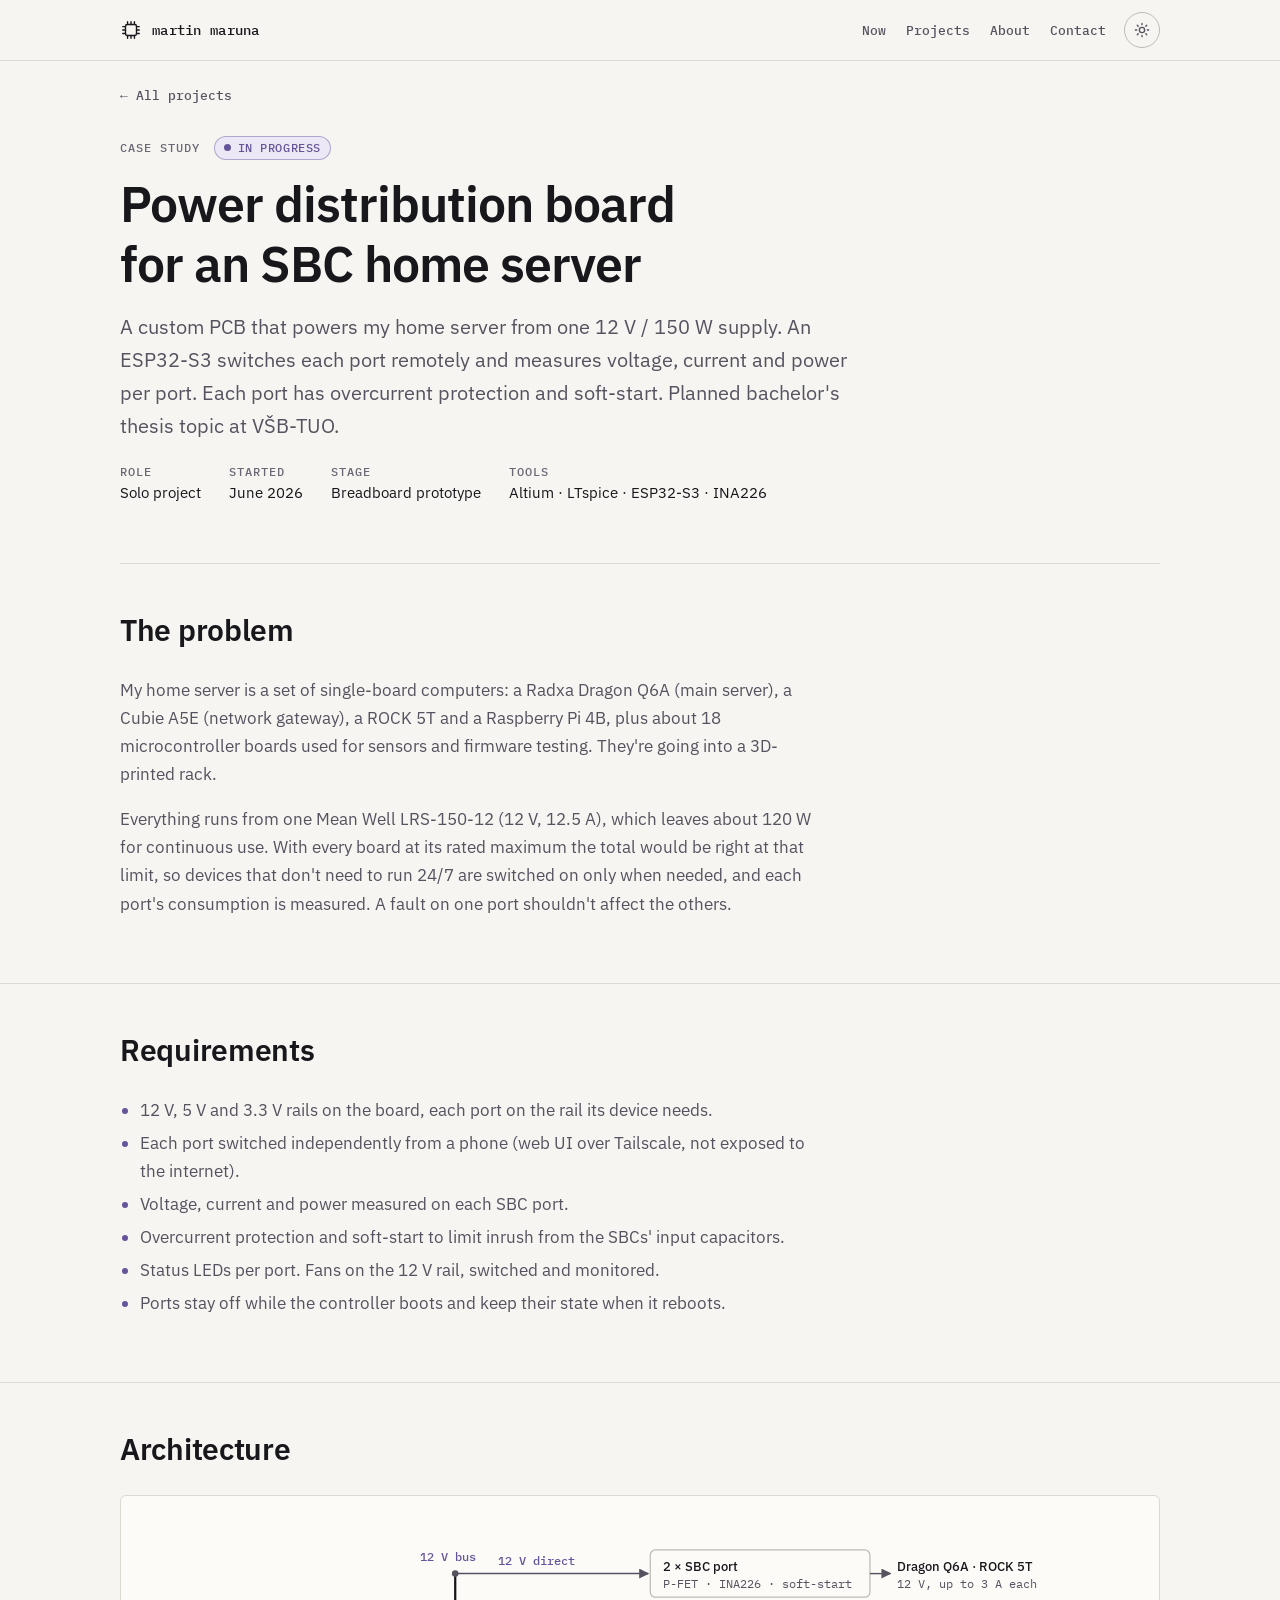
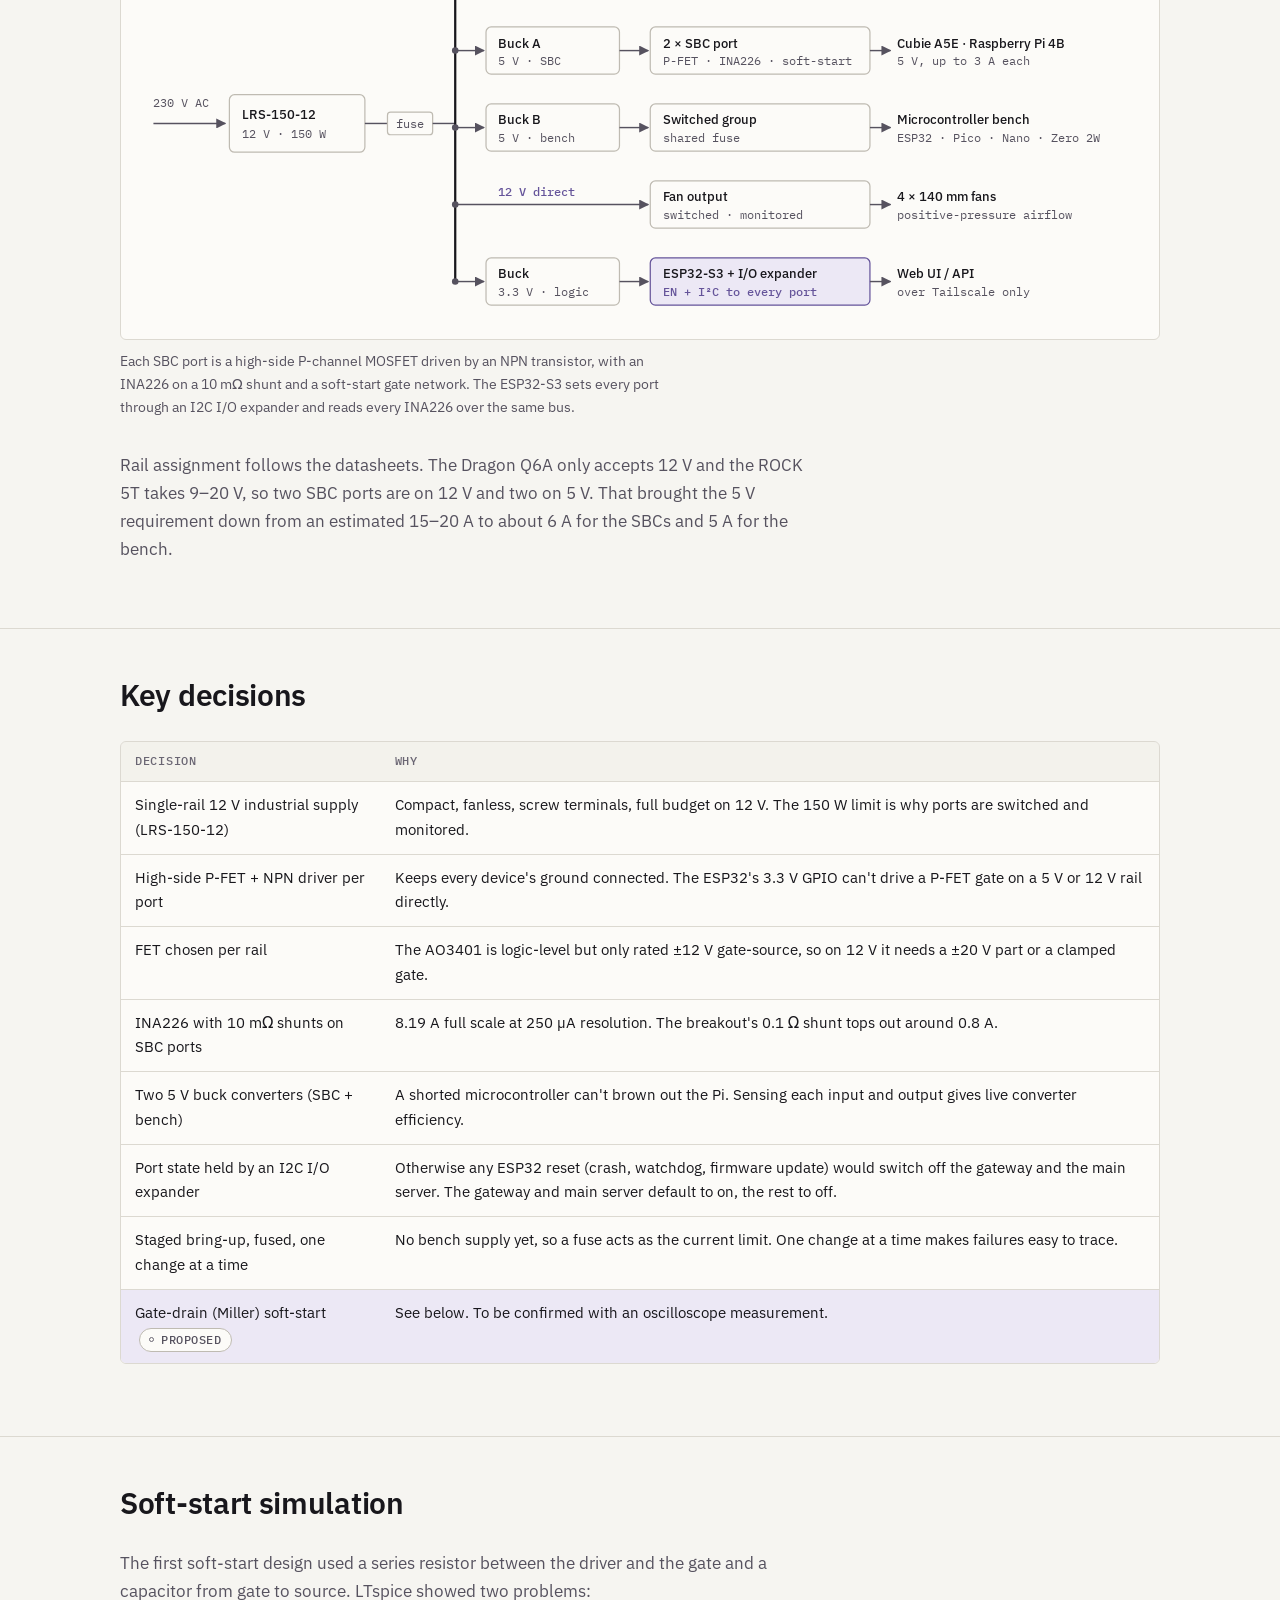
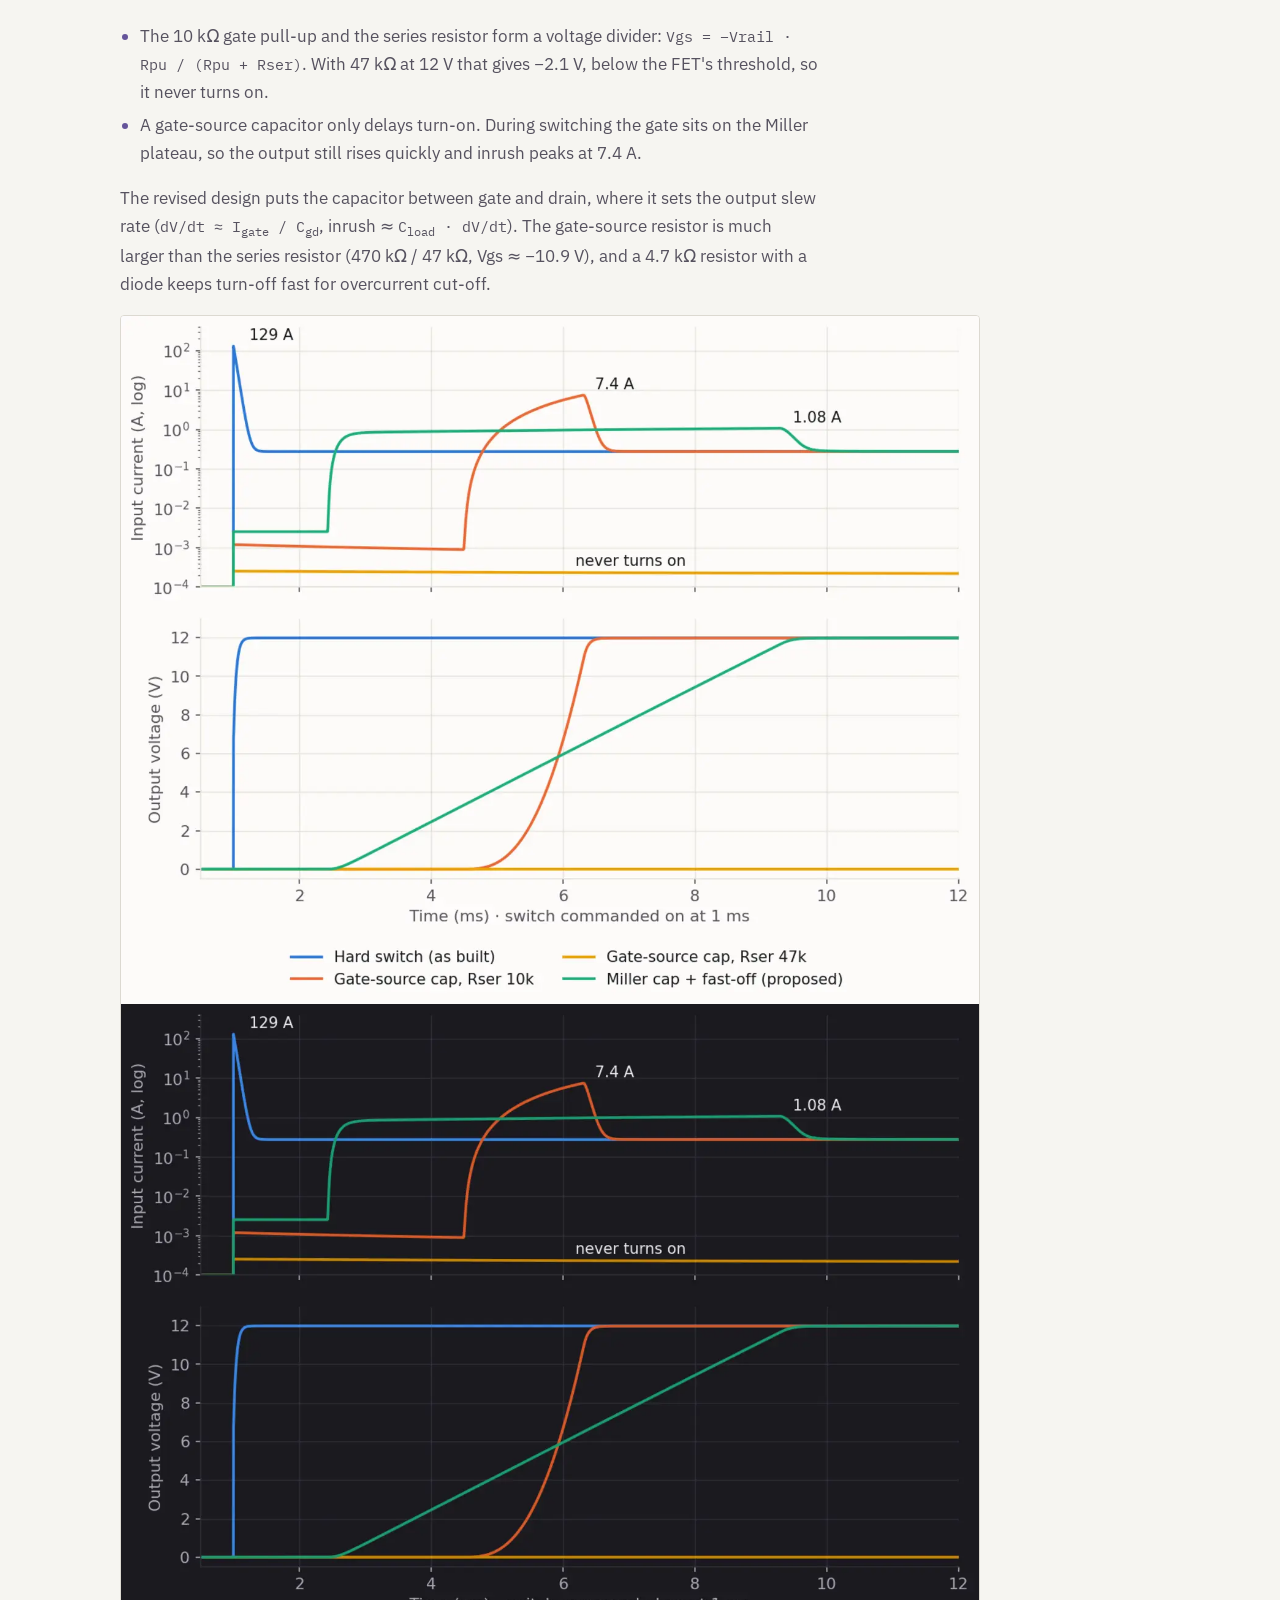
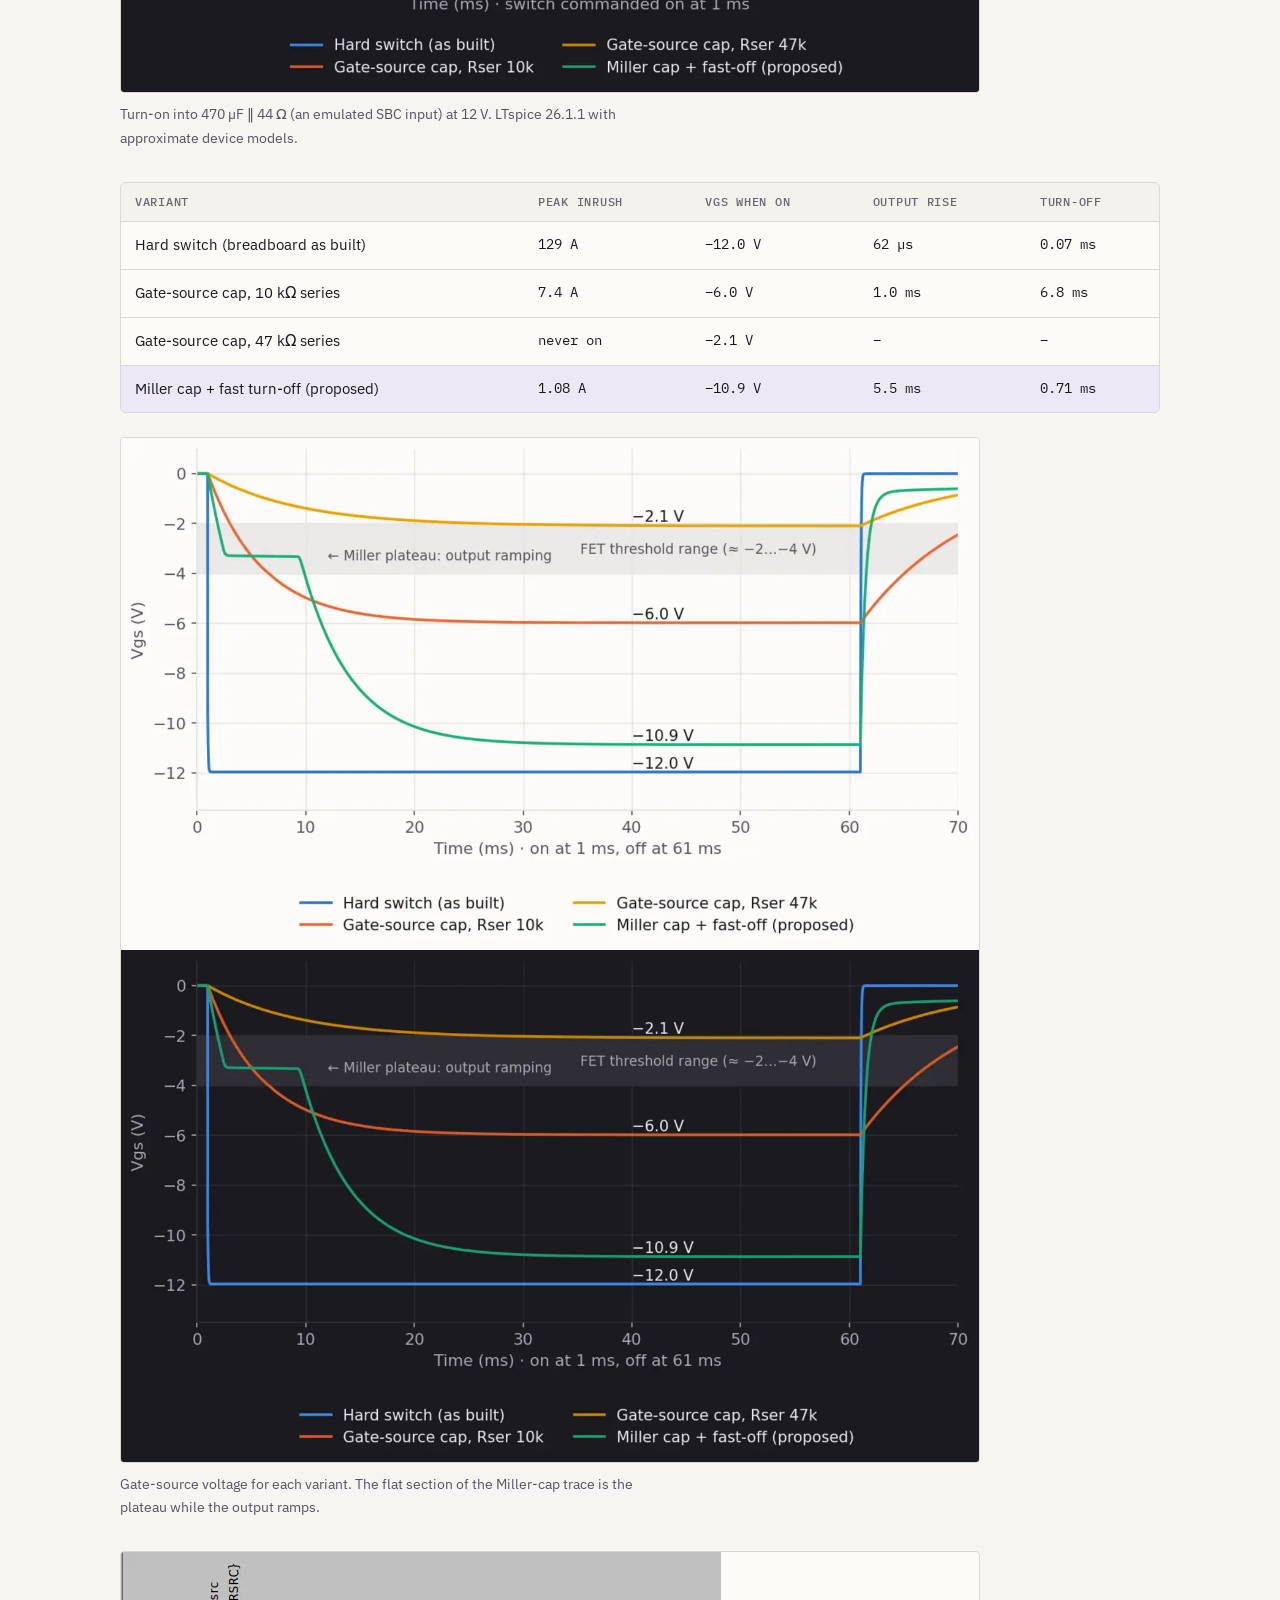
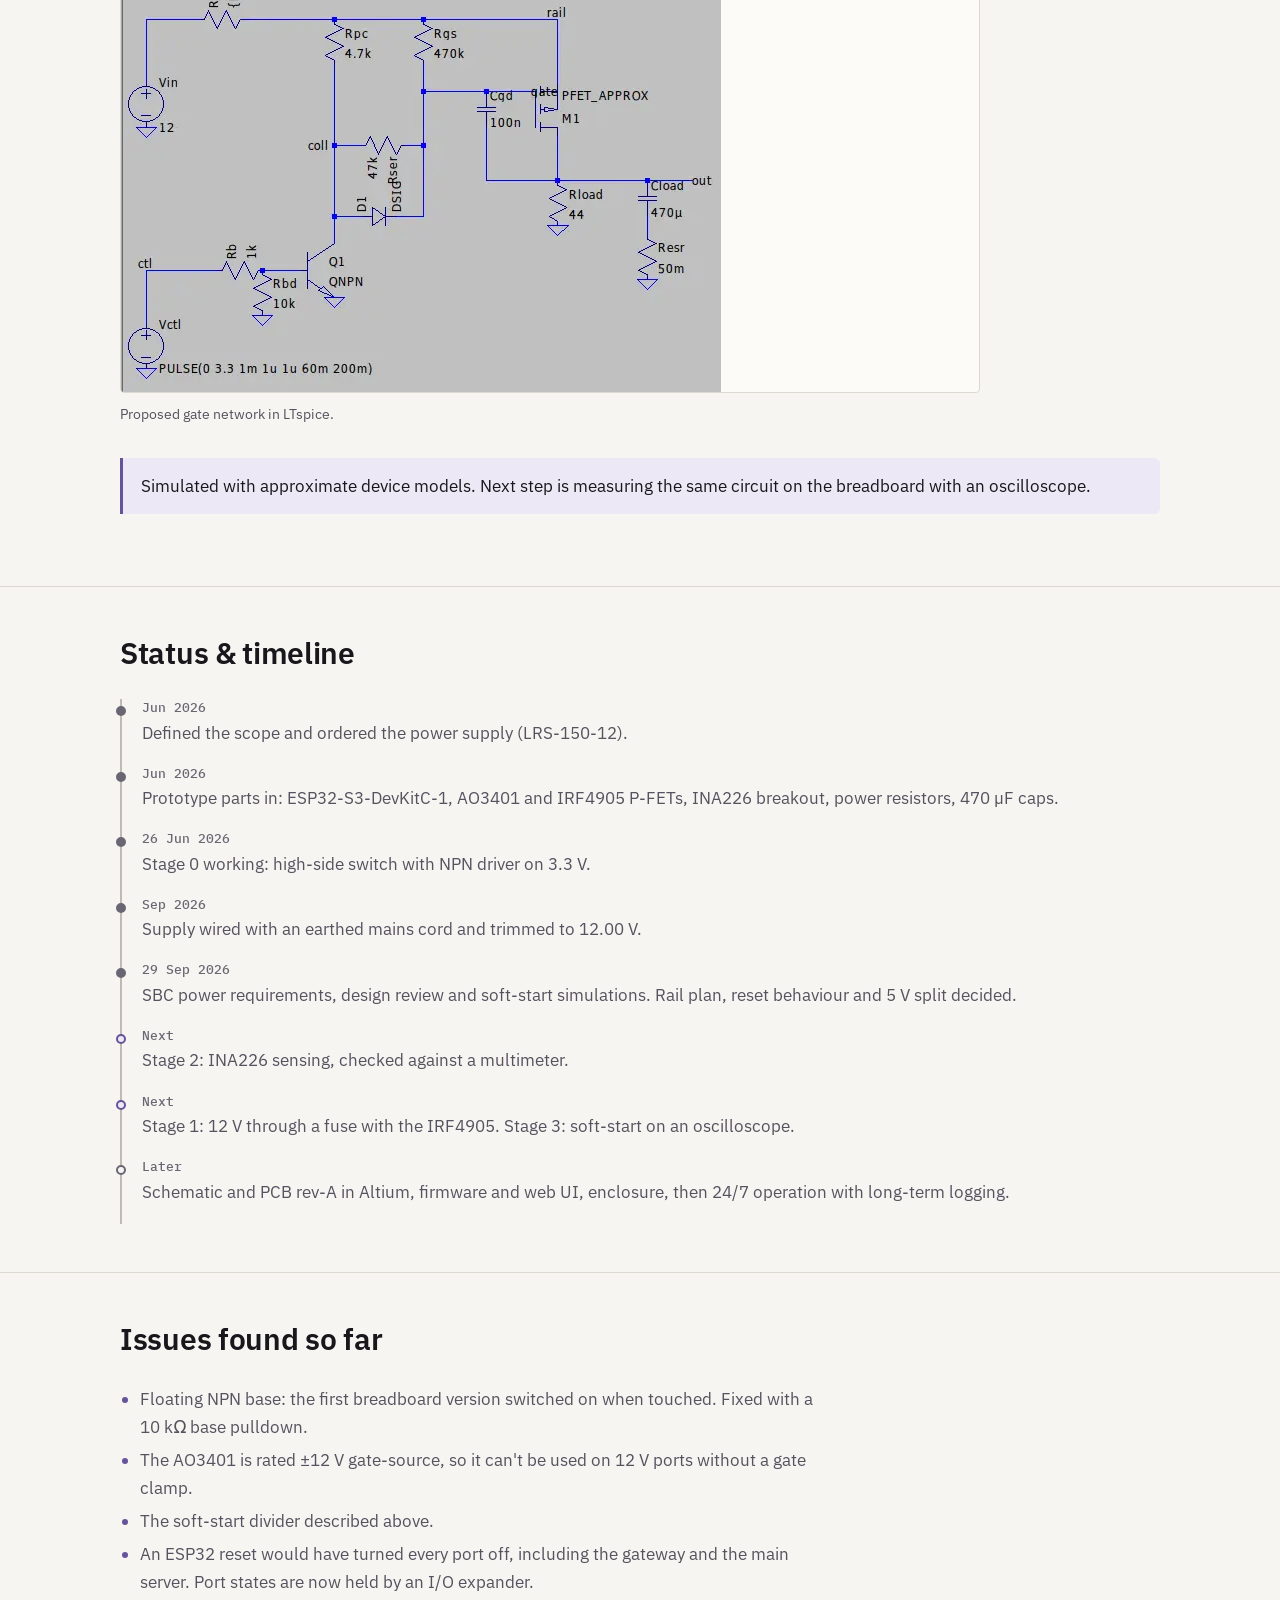
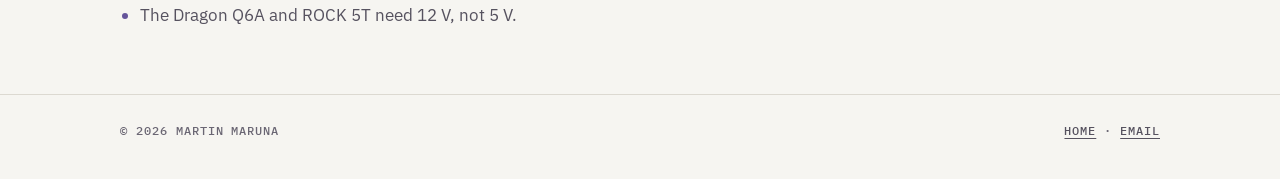
==== commit e29732cf: "fix" ====
--- a/projects/power-board/index.html
+++ b/projects/power-board/index.html
@@ -51,11 +51,11 @@
     <div class="wrap">
       <a class="crumb" href="../../#projects">← All projects</a>
       <header class="cs-head">
-        <div class="card-top" style="justify-content:flex-start;gap:14px"><span class="label">P-01 · Case study</span><span class="chip progress">In progress</span></div>
-        <h1>Managed power distribution board for an SBC home server</h1>
-        <p class="lead">One 12 V / 150 W supply, a custom PCB, and an ESP32-S3 that switches every port remotely, measures what each device draws, and protects each port from overcurrent and inrush. It's also my planned bachelor's thesis at VŠB-TUO.</p>
+        <div class="card-top" style="justify-content:flex-start;gap:14px"><span class="label">Case study</span><span class="chip progress">In progress</span></div>
+        <h1>Power distribution board for an SBC home server</h1>
+        <p class="lead">A custom PCB that powers my home server from one 12 V / 150 W supply. An ESP32-S3 switches each port remotely and measures voltage, current and power per port. Each port has overcurrent protection and soft-start. Planned bachelor's thesis topic at VŠB-TUO.</p>
         <dl class="meta-row">
-          <div><dt class="label">Role</dt><dd>Solo: design, build, firmware</dd></div>
+          <div><dt class="label">Role</dt><dd>Solo project</dd></div>
           <div><dt class="label">Started</dt><dd>June 2026</dd></div>
           <div><dt class="label">Stage</dt><dd>Breadboard prototype</dd></div>
           <div><dt class="label">Tools</dt><dd>Altium · LTspice · ESP32-S3 · INA226</dd></div>
@@ -65,25 +65,25 @@
 
     <section class="section" aria-labelledby="s1">
       <div class="wrap">
-        <header class="section-head"><span class="no">01</span><h2 id="s1">The problem</h2></header>
-        <div class="prose">
-          <p>My home server is turning into a 3D-printed rack of single-board computers: a <strong>Radxa Dragon Q6A</strong> (main server), a <strong>Cubie A5E</strong> (network gateway), a <strong>ROCK 5T</strong> and a <strong>Raspberry Pi 4B</strong>, plus a bench of about 18 microcontroller boards used as a sensor mesh and firmware test bench.</p>
-          <p>Everything runs from one <strong>Mean Well LRS-150-12</strong> (12 V, 12.5 A). That's about 120 W continuous with margin. If every board pulled its rated maximum at once the total would sit right at that line. That limit is the reason for the board: switch devices on only when they're needed, see exactly what each one draws, and make sure a fault on one port can't take down the rest.</p>
+        <header class="section-head"><h2 id="s1">The problem</h2></header>
+        <div class="prose">
+          <p>My home server is a set of single-board computers: a Radxa Dragon Q6A (main server), a Cubie A5E (network gateway), a ROCK 5T and a Raspberry Pi 4B, plus about 18 microcontroller boards used for sensors and firmware testing. They're going into a 3D-printed rack.</p>
+          <p>Everything runs from one Mean Well LRS-150-12 (12 V, 12.5 A), which leaves about 120 W for continuous use. With every board at its rated maximum the total would be right at that limit, so devices that don't need to run 24/7 are switched on only when needed, and each port's consumption is measured. A fault on one port shouldn't affect the others.</p>
         </div>
       </div>
     </section>
 
     <section class="section" aria-labelledby="s2">
       <div class="wrap">
-        <header class="section-head"><span class="no">02</span><h2 id="s2">Requirements</h2></header>
+        <header class="section-head"><h2 id="s2">Requirements</h2></header>
         <div class="prose">
           <ul>
-            <li>Generate <strong>12 V, 5 V and 3.3 V</strong> rails on the board, with each port wired to the rail its device needs.</li>
-            <li><strong>Switch each port independently</strong> from a phone (web UI over Tailscale, never exposed to the internet).</li>
-            <li><strong>Measure voltage, current and power</strong> per SBC port and report it as telemetry.</li>
-            <li><strong>Overcurrent protection</strong> and <strong>soft-start</strong>, so SBC input capacitors don't slam the rail at power-on.</li>
-            <li>Status LEDs per port, and switched, monitored fans on the 12 V rail.</li>
-            <li>Ports must never twitch on while the controller boots, and must <strong>not drop</strong> when the controller reboots.</li>
+            <li>12 V, 5 V and 3.3 V rails on the board, each port on the rail its device needs.</li>
+            <li>Each port switched independently from a phone (web UI over Tailscale, not exposed to the internet).</li>
+            <li>Voltage, current and power measured on each SBC port.</li>
+            <li>Overcurrent protection and soft-start to limit inrush from the SBCs' input capacitors.</li>
+            <li>Status LEDs per port. Fans on the 12 V rail, switched and monitored.</li>
+            <li>Ports stay off while the controller boots and keep their state when it reboots.</li>
           </ul>
         </div>
       </div>
@@ -91,7 +91,7 @@
 
     <section class="section" aria-labelledby="s3">
       <div class="wrap">
-        <header class="section-head"><span class="no">03</span><h2 id="s3">Architecture</h2></header>
+        <header class="section-head"><h2 id="s3">Architecture</h2></header>
         <figure class="fig">
           <div class="diagram-wrap">
 <svg class="dg" viewBox="0 0 980 400" role="img" aria-labelledby="dg-title dg-desc" xmlns="http://www.w3.org/2000/svg">
@@ -153,26 +153,26 @@
           <figcaption>Each SBC port is a high-side P-channel MOSFET driven by an NPN transistor, with an INA226 on a 10 mΩ shunt and a soft-start gate network. The ESP32-S3 sets every port through an I2C I/O expander and reads every INA226 over the same bus.</figcaption>
         </figure>
         <div class="prose">
-          <p>The rail plan came straight from datasheets. I'd assumed the SBCs were all 5 V, but the <strong>Dragon Q6A only accepts 12 V</strong> and the <strong>ROCK 5T takes 9–20 V</strong>. So two SBC ports sit on 12 V and two on 5 V, which shrank the 5 V converter from a guessed 15–20 A to about 6 A for the SBCs plus about 5 A for the bench.</p>
+          <p>Rail assignment follows the datasheets. The Dragon Q6A only accepts 12 V and the ROCK 5T takes 9–20 V, so two SBC ports are on 12 V and two on 5 V. That brought the 5 V requirement down from an estimated 15–20 A to about 6 A for the SBCs and 5 A for the bench.</p>
         </div>
       </div>
     </section>
 
     <section class="section" aria-labelledby="s4">
       <div class="wrap">
-        <header class="section-head"><span class="no">04</span><h2 id="s4">Key decisions</h2><span class="meta label">Each one has a written decision record</span></header>
+        <header class="section-head"><h2 id="s4">Key decisions</h2></header>
         <div class="table-wrap">
           <table>
             <thead><tr><th scope="col">Decision</th><th scope="col">Why</th></tr></thead>
             <tbody>
-              <tr><td>Single-rail 12 V industrial supply (LRS-150-12)</td><td>Compact, quiet, screw terminals, whole budget on 12 V. The 150 W limit is what makes managed switching worth it.</td></tr>
+              <tr><td>Single-rail 12 V industrial supply (LRS-150-12)</td><td>Compact, fanless, screw terminals, full budget on 12 V. The 150 W limit is why ports are switched and monitored.</td></tr>
               <tr><td>High-side P-FET + NPN driver per port</td><td>Keeps every device's ground connected. The ESP32's 3.3 V GPIO can't drive a P-FET gate on a 5 V or 12 V rail directly.</td></tr>
               <tr><td>FET chosen per rail</td><td>The AO3401 is logic-level but only rated ±12 V gate-source, so on 12 V it needs a ±20 V part or a clamped gate.</td></tr>
               <tr><td>INA226 with 10 mΩ shunts on SBC ports</td><td>8.19 A full scale at 250 µA resolution. The breakout's 0.1 Ω shunt tops out around 0.8 A.</td></tr>
               <tr><td>Two 5 V buck converters (SBC + bench)</td><td>A shorted microcontroller can't brown out the Pi. Sensing each input and output gives live converter efficiency.</td></tr>
               <tr><td>Port state held by an I2C I/O expander</td><td>Otherwise any ESP32 reset (crash, watchdog, firmware update) would switch off the gateway and the main server. The gateway and main server default to on, the rest to off.</td></tr>
-              <tr><td>Staged bring-up, fused, one change at a time</td><td>No bench supply yet, so the fuse is the current limit, and a failure always points at the last thing added.</td></tr>
-              <tr class="hl"><td>Gate-drain (Miller) soft-start <span class="chip planned" style="margin-left:4px">Proposed</span></td><td>See below. It gets accepted once the scope capture matches the simulation.</td></tr>
+              <tr><td>Staged bring-up, fused, one change at a time</td><td>No bench supply yet, so a fuse acts as the current limit. One change at a time makes failures easy to trace.</td></tr>
+              <tr class="hl"><td>Gate-drain (Miller) soft-start <span class="chip planned" style="margin-left:4px">Proposed</span></td><td>See below. To be confirmed with an oscilloscope measurement.</td></tr>
             </tbody>
           </table>
         </div>
@@ -181,14 +181,14 @@
 
     <section class="section" aria-labelledby="s5">
       <div class="wrap">
-        <header class="section-head"><span class="no">05</span><h2 id="s5">Soft-start: what the simulation caught</h2></header>
-        <div class="prose">
-          <p>The obvious way to soften turn-on is to slow the gate: a series resistor between the driver and the gate, plus a capacitor from gate to source. Before building it I simulated it in LTspice, and it had two problems:</p>
+        <header class="section-head"><h2 id="s5">Soft-start simulation</h2></header>
+        <div class="prose">
+          <p>The first soft-start design used a series resistor between the driver and the gate and a capacitor from gate to source. LTspice showed two problems:</p>
           <ul>
-            <li>The 10 kΩ gate pull-up and the series resistor form a <strong>voltage divider</strong>: <code>Vgs = −Vrail · Rpu / (Rpu + Rser)</code>. With 47 kΩ at 12 V that's −2.1 V, below the FET's threshold, so <strong>it never turns on</strong>.</li>
-            <li>A gate-source capacitor only <strong>delays</strong> turn-on. During switching the gate sits on the Miller plateau, so the output still slews fast and inrush peaks at 7.4 A.</li>
+            <li>The 10 kΩ gate pull-up and the series resistor form a voltage divider: <code>Vgs = −Vrail · Rpu / (Rpu + Rser)</code>. With 47 kΩ at 12 V that gives −2.1 V, below the FET's threshold, so it never turns on.</li>
+            <li>A gate-source capacitor only delays turn-on. During switching the gate sits on the Miller plateau, so the output still rises quickly and inrush peaks at 7.4 A.</li>
           </ul>
-          <p>The fix moves the capacitor to <strong>gate → drain</strong>, where it sets the output slew directly (<code>dV/dt ≈ I<sub>gate</sub> / C<sub>gd</sub></code>, so inrush ≈ <code>C<sub>load</sub> · dV/dt</code>). It makes the gate-source resistor much larger than the series one (470 k / 47 k → about −10.9 V, which also clamps Vgs safely). And it adds a 4.7 kΩ + diode path so turn-off stays fast, which matters for overcurrent cut-off.</p>
+          <p>The revised design puts the capacitor between gate and drain, where it sets the output slew rate (<code>dV/dt ≈ I<sub>gate</sub> / C<sub>gd</sub></code>, inrush ≈ <code>C<sub>load</sub> · dV/dt</code>). The gate-source resistor is much larger than the series resistor (470 kΩ / 47 kΩ, Vgs ≈ −10.9 V), and a 4.7 kΩ resistor with a diode keeps turn-off fast for overcurrent cut-off.</p>
         </div>
 
         <figure class="fig">
@@ -216,29 +216,29 @@
             <a class="only-light" href="../../assets/img/sim-vgs-light.webp"><img src="../../assets/img/sim-vgs-light.webp" width="1400" height="835" alt="Gate-source voltage over the full on/off cycle: −12.0 V for the hard switch, −10.9 V for the Miller design after a plateau near −3.3 V while the output ramps, −6.0 V and −2.1 V for the two gate-source-cap variants. The shaded FET threshold band sits between −2 and −4 V." loading="lazy" decoding="async"></a>
             <a class="only-dark" href="../../assets/img/sim-vgs-dark.webp"><img src="../../assets/img/sim-vgs-dark.webp" width="1400" height="835" alt="Gate-source voltage over the full on/off cycle: −12.0 V for the hard switch, −10.9 V for the Miller design after a plateau near −3.3 V while the output ramps, −6.0 V and −2.1 V for the two gate-source-cap variants. The shaded FET threshold band sits between −2 and −4 V." loading="lazy" decoding="async"></a>
           </div>
-          <figcaption>The divider in action: the series resistor decides how hard the FET is driven. The flat step in the Miller trace is the plateau during which the output ramps.</figcaption>
+          <figcaption>Gate-source voltage for each variant. The flat section of the Miller-cap trace is the plateau while the output ramps.</figcaption>
         </figure>
 
         <figure class="fig">
           <div class="frame"><img src="../../assets/img/ltspice-softstart-schematic.webp" width="600" height="440" alt="LTspice schematic of the proposed soft-start: P-channel MOSFET with 470k gate-source resistor, 47k series resistor to an NPN driver, 100 nF gate-drain capacitor, 4.7k collector pull-up and a diode for fast turn-off, driving 470 µF in parallel with 44 Ω." loading="lazy" decoding="async"></div>
-          <figcaption>The proposed gate network in LTspice.</figcaption>
-        </figure>
-
-        <div class="callout"><p>These are simulations with approximate models. The real test is Stage 3: the same circuit on the breadboard, captured on a lab oscilloscope, hard-switched vs. soft-start. That capture decides whether the design is accepted.</p></div>
+          <figcaption>Proposed gate network in LTspice.</figcaption>
+        </figure>
+
+        <div class="callout"><p>Simulated with approximate device models. Next step is measuring the same circuit on the breadboard with an oscilloscope.</p></div>
       </div>
     </section>
 
     <section class="section" aria-labelledby="s6">
       <div class="wrap">
-        <header class="section-head"><span class="no">06</span><h2 id="s6">Status &amp; timeline</h2></header>
+        <header class="section-head"><h2 id="s6">Status &amp; timeline</h2></header>
         <ol class="timeline">
-          <li class="done"><span class="when">Jun 2026</span><p>Scoped the board as distribute / switch / sense / protect. Chose and ordered the LRS-150-12.</p></li>
+          <li class="done"><span class="when">Jun 2026</span><p>Defined the scope and ordered the power supply (LRS-150-12).</p></li>
           <li class="done"><span class="when">Jun 2026</span><p>Prototype parts in: ESP32-S3-DevKitC-1, AO3401 and IRF4905 P-FETs, INA226 breakout, power resistors, 470 µF caps.</p></li>
-          <li class="done"><span class="when">26 Jun 2026</span><p><strong>Stage 0 working:</strong> high-side switch + NPN driver on 3.3 V. Fixed a floating-input bug with a base pulldown.</p></li>
+          <li class="done"><span class="when">26 Jun 2026</span><p>Stage 0 working: high-side switch with NPN driver on 3.3 V.</p></li>
           <li class="done"><span class="when">Sep 2026</span><p>Supply wired with an earthed mains cord and trimmed to 12.00 V.</p></li>
-          <li class="done"><span class="when">29 Sep 2026</span><p>SBC power requirements from datasheets, a design review and soft-start simulations. Decided the rail plan, reset behaviour and the 5 V split.</p></li>
+          <li class="done"><span class="when">29 Sep 2026</span><p>SBC power requirements, design review and soft-start simulations. Rail plan, reset behaviour and 5 V split decided.</p></li>
           <li class="next"><span class="when">Next</span><p>Stage 2: INA226 sensing, checked against a multimeter.</p></li>
-          <li class="next"><span class="when">Next</span><p>Stage 1: 12 V through a fuse with the IRF4905. Then Stage 3: soft-start on the scope.</p></li>
+          <li class="next"><span class="when">Next</span><p>Stage 1: 12 V through a fuse with the IRF4905. Stage 3: soft-start on an oscilloscope.</p></li>
           <li><span class="when">Later</span><p>Schematic and PCB rev-A in Altium, firmware and web UI, enclosure, then 24/7 operation with long-term logging.</p></li>
         </ol>
       </div>
@@ -246,17 +246,16 @@
 
     <section class="section" aria-labelledby="s7">
       <div class="wrap">
-        <header class="section-head"><span class="no">07</span><h2 id="s7">What I've learned so far</h2></header>
+        <header class="section-head"><h2 id="s7">Issues found so far</h2></header>
         <div class="prose">
           <ul>
-            <li><strong>Always define the off state.</strong> The first breadboard switched on when I touched a resistor, because my body was acting as an antenna on a floating transistor base. A 10 kΩ pulldown fixed it for good.</li>
-            <li><strong>Check absolute maximums before drawing anything.</strong> The AO3401's ±12 V gate rating rules it out on 12 V without a clamp.</li>
-            <li><strong>Simulate the obvious fix.</strong> The soft-start divider would have cost a lab session to find on the bench.</li>
-            <li><strong>Safe defaults have a flip side.</strong> "Everything off on reset" also means a firmware update would reboot my whole network.</li>
-            <li><strong>Read the datasheet before assuming.</strong> Two of the four "5 V" boards turned out to be 12 V boards.</li>
+            <li>Floating NPN base: the first breadboard version switched on when touched. Fixed with a 10 kΩ base pulldown.</li>
+            <li>The AO3401 is rated ±12 V gate-source, so it can't be used on 12 V ports without a gate clamp.</li>
+            <li>The soft-start divider described above.</li>
+            <li>An ESP32 reset would have turned every port off, including the gateway and the main server. Port states are now held by an I/O expander.</li>
+            <li>The Dragon Q6A and ROCK 5T need 12 V, not 5 V.</li>
           </ul>
-          <p class="muted">The full project (decision records, dated lab notebook, SPICE files, test firmware and measurement plan) is documented in a repository that I'll make public once it's tidy.</p>
-          <!-- TODO: when the repo is public, add: <p><a class="btn" href="https://github.com/Martynezys/REPO">Project repository</a></p> -->
+          <!-- TODO: when the project repo is public, add: <p><a class="btn" href="https://github.com/Martynezys/REPO">Project repository</a></p> -->
         </div>
       </div>
     </section>
--- a/assets/css/style.css
+++ b/assets/css/style.css
@@ -148,7 +148,6 @@
 .section { padding: 64px 0; border-bottom: 1px solid var(--rule); }
 .section:last-of-type { border-bottom: 0; }
 .section-head { display: flex; align-items: baseline; gap: 14px; margin-bottom: 28px; flex-wrap: wrap; }
-.section-head .no { font: 500 13px/1 var(--mono); color: var(--accent); }
 .section-head h2 { font-size: clamp(24px, 3.2vw, 30px); }
 .section-head .meta { margin-left: auto; }
 @media (max-width: 560px) { .section { padding: 48px 0; } .section-head .meta { margin-left: 0; width: 100%; } }
@@ -194,7 +193,8 @@
 
 .grid { display: grid; grid-template-columns: repeat(auto-fit, minmax(min(100%, 290px), 1fr)); gap: 16px; margin-top: 16px; }
 .card { background: var(--card); border: 1px solid var(--rule); border-radius: var(--radius); padding: 22px; display: flex; flex-direction: column; box-shadow: var(--shadow); }
-.card h3 { font-size: 19px; margin: 12px 0 8px; }
+.card h3 { font-size: 19px; margin: 0; }
+.card .card-top { margin-bottom: 10px; flex-wrap: nowrap; align-items: flex-start; }
 .card p { color: var(--ink-2); font-size: 15.5px; }
 .card .specline, .feature .specline { font-size: 12.5px; color: var(--ink-2); }
 .card .specline { margin-top: auto; margin-bottom: 0; }
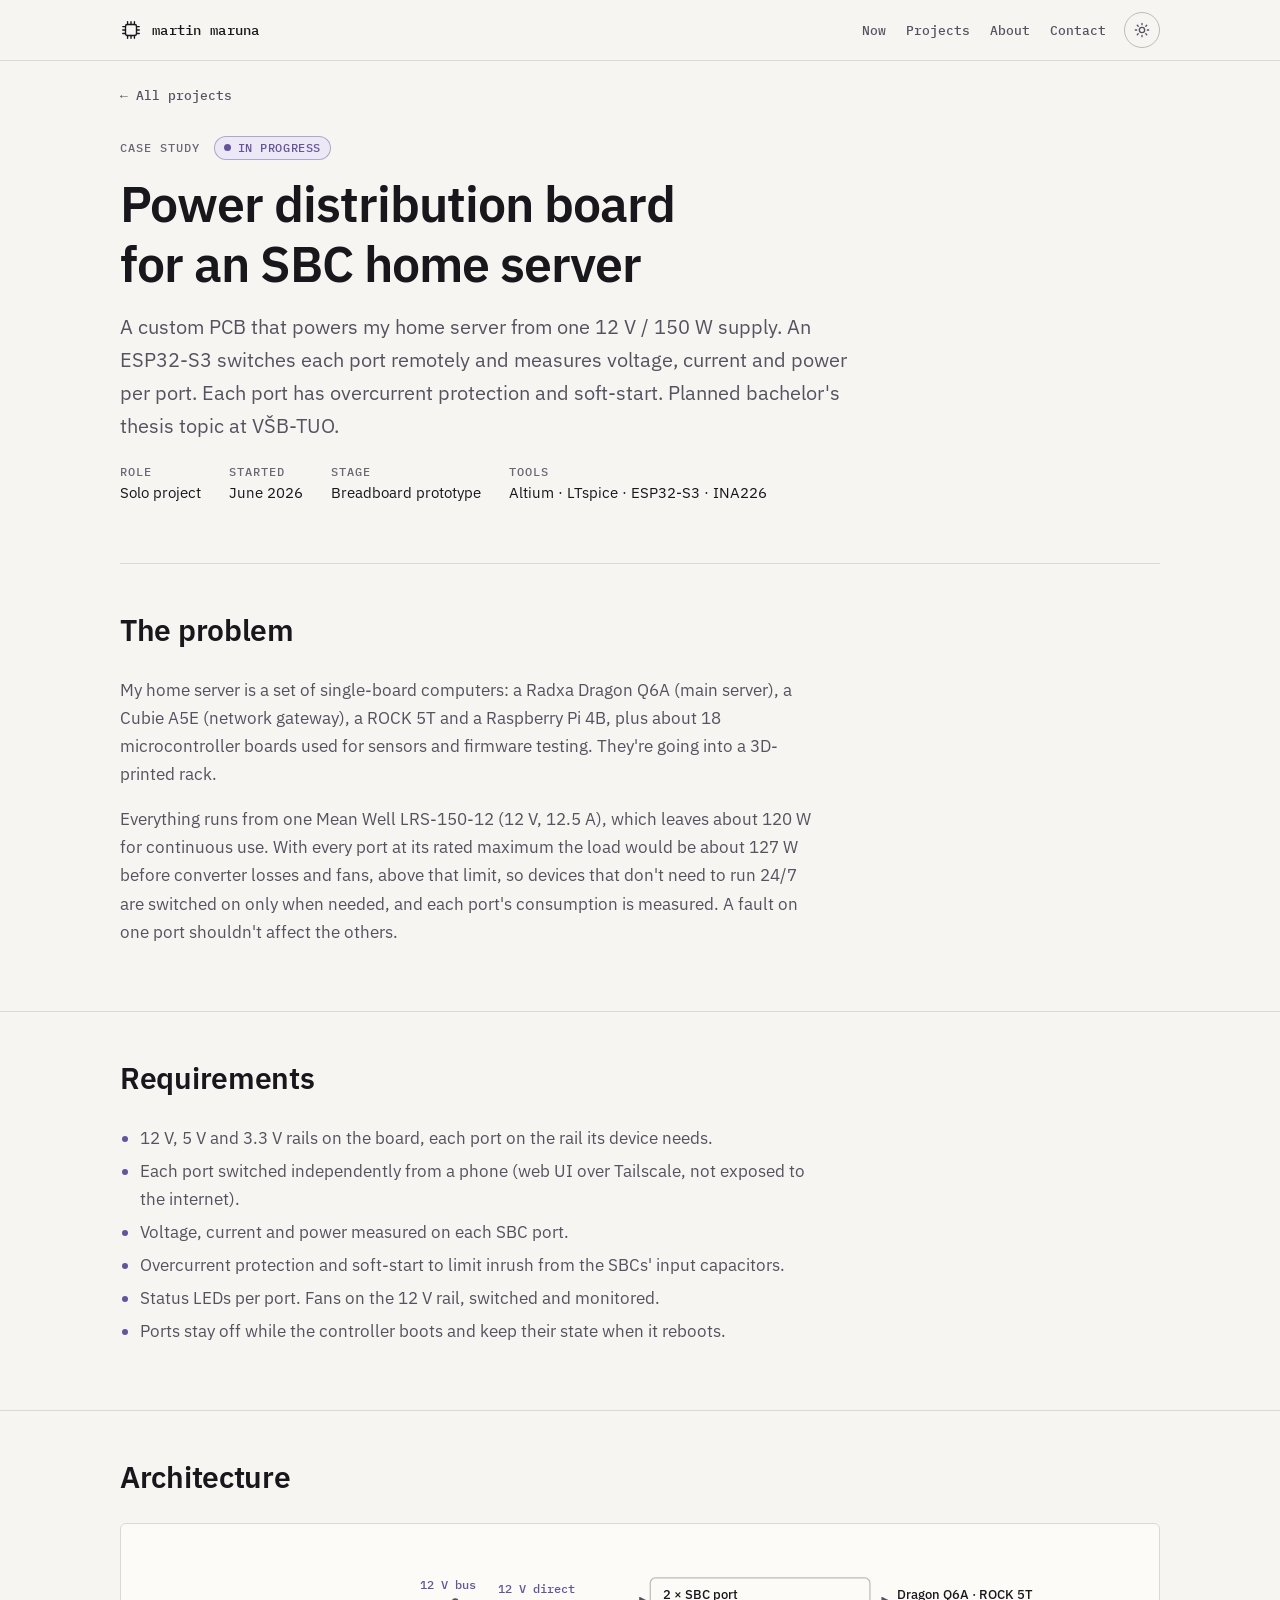
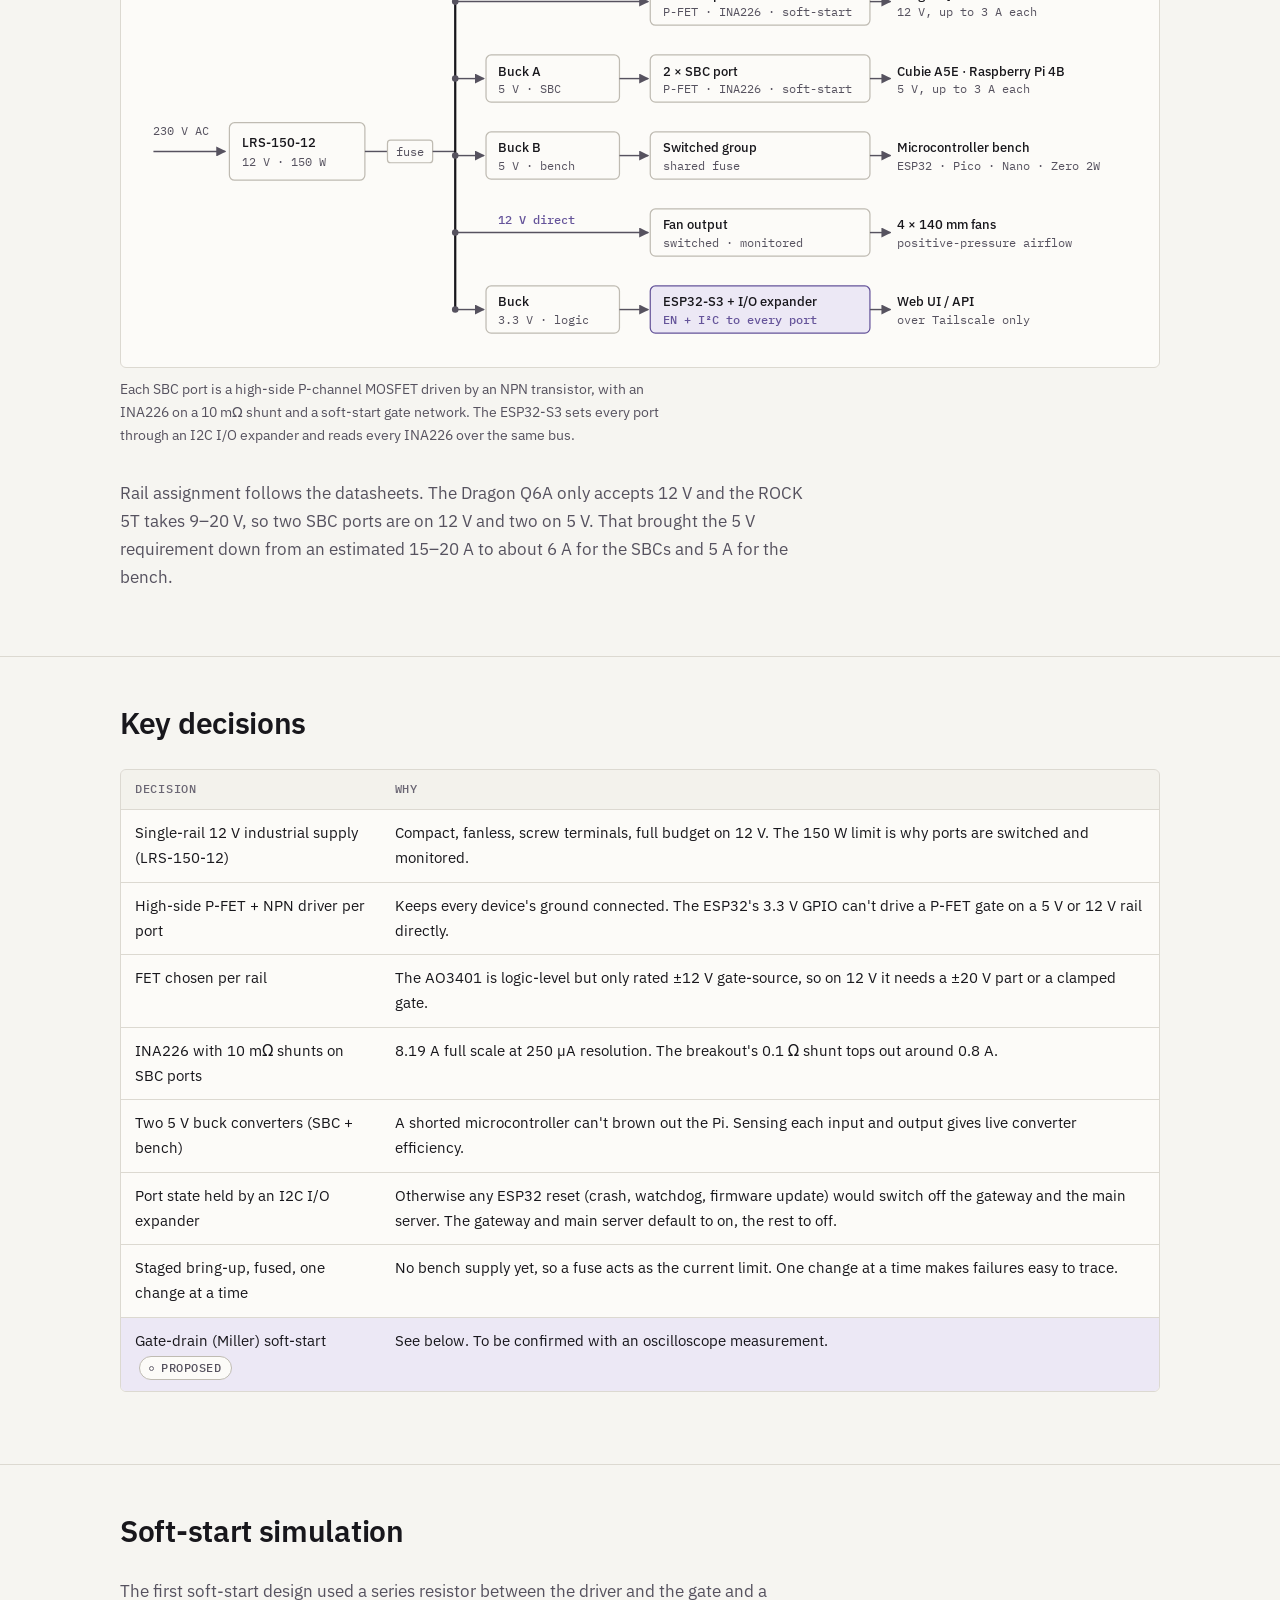
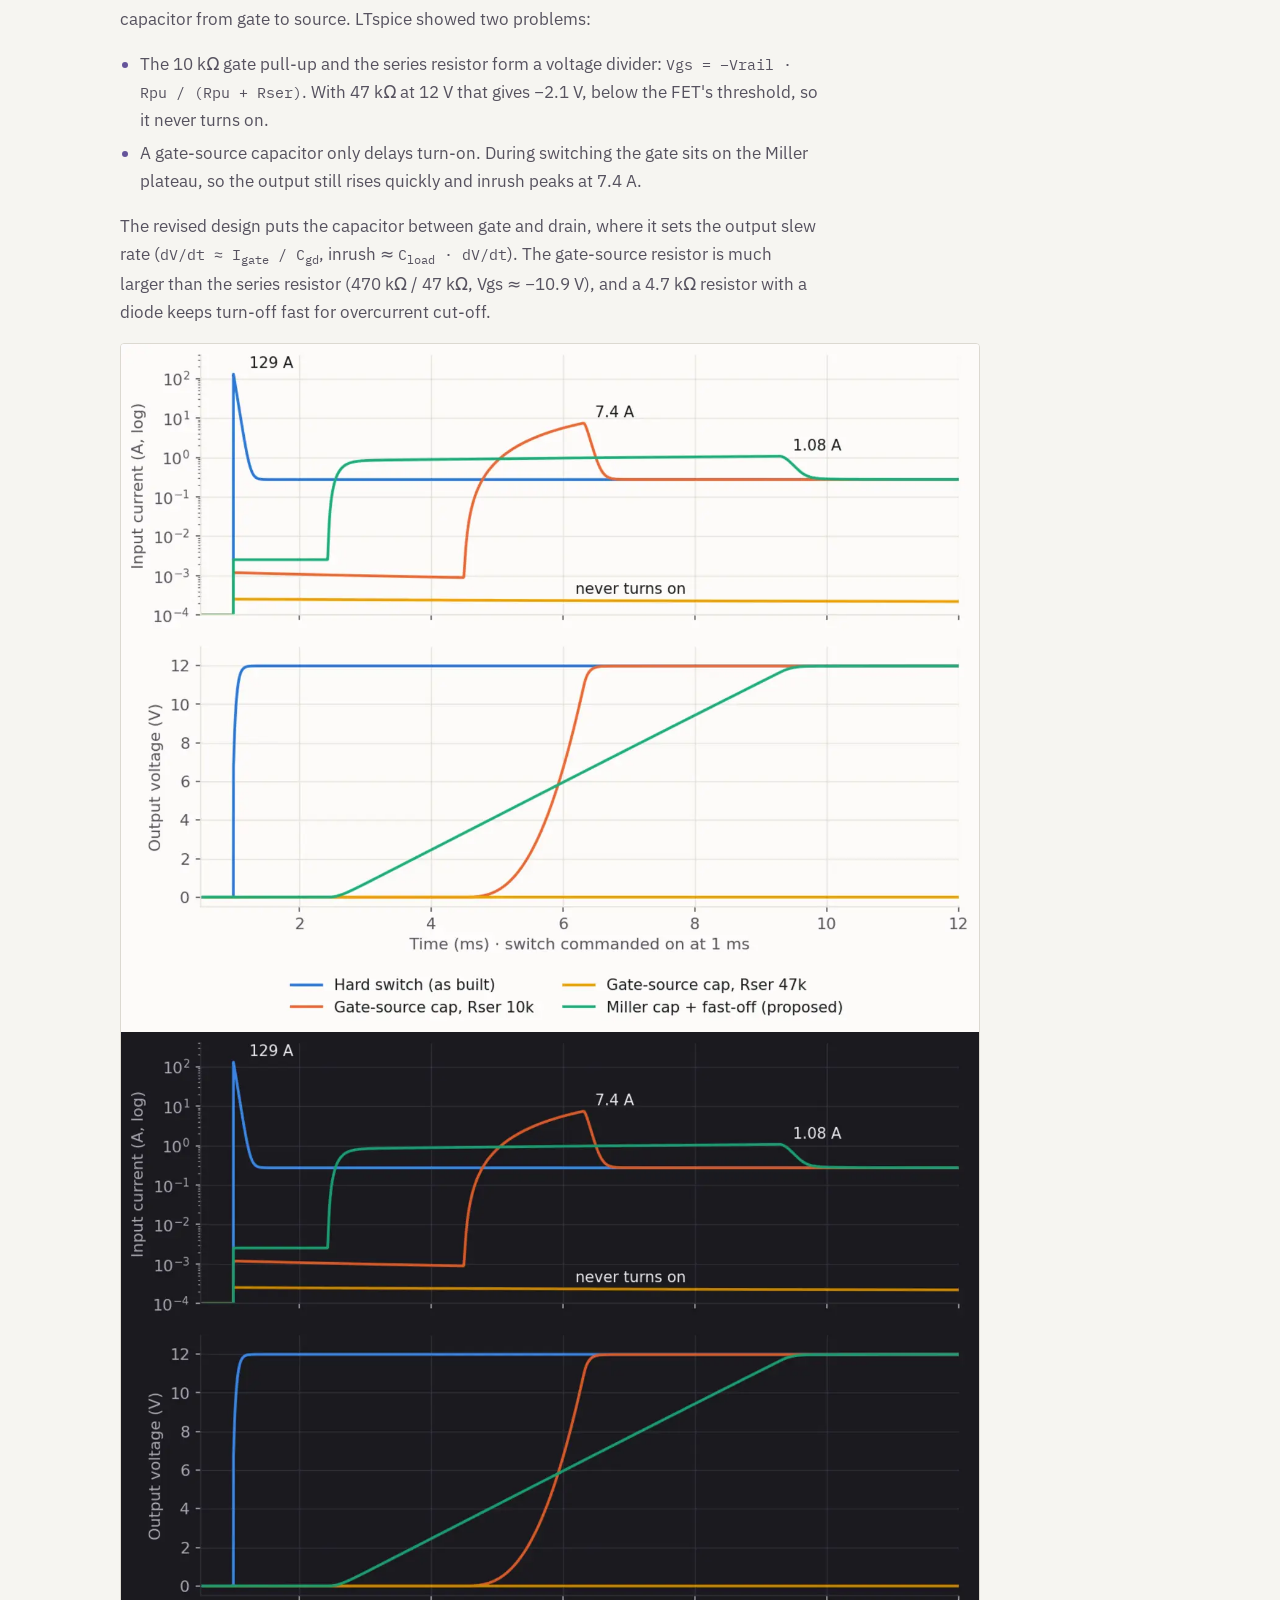
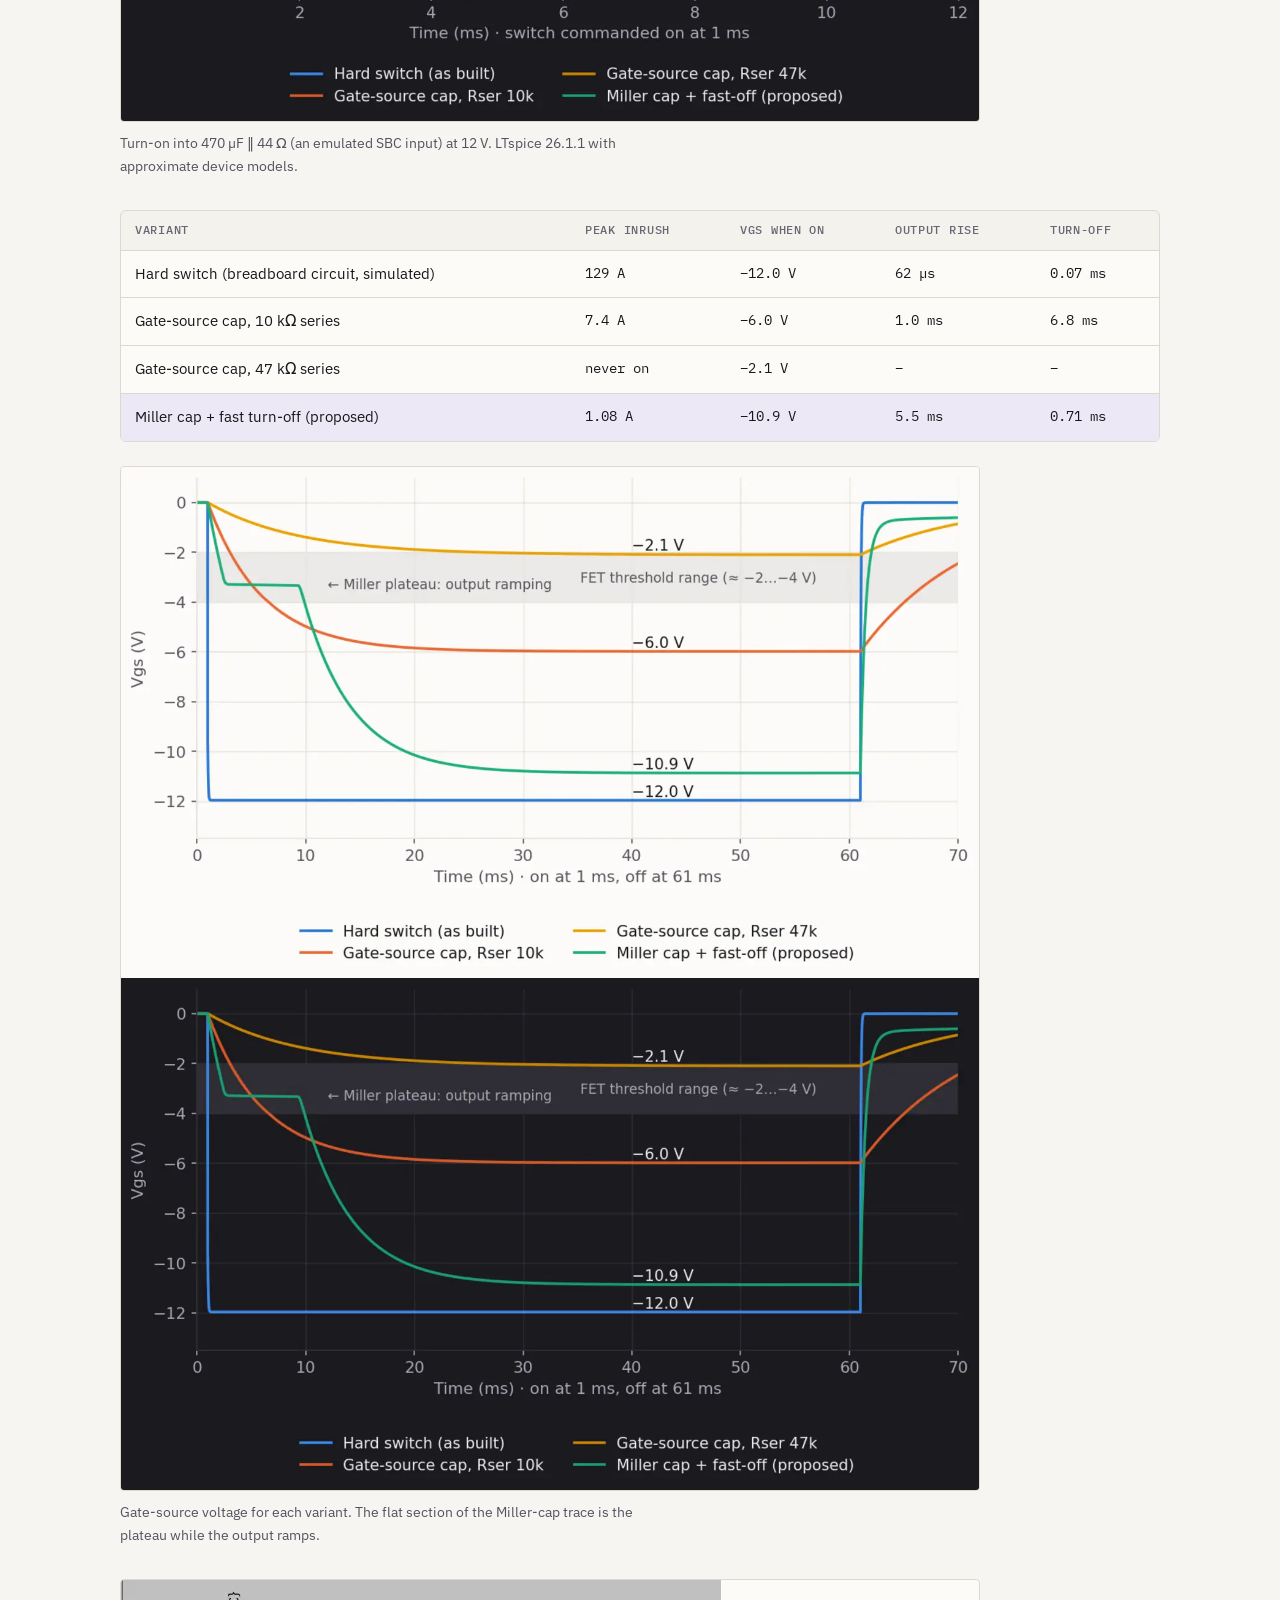
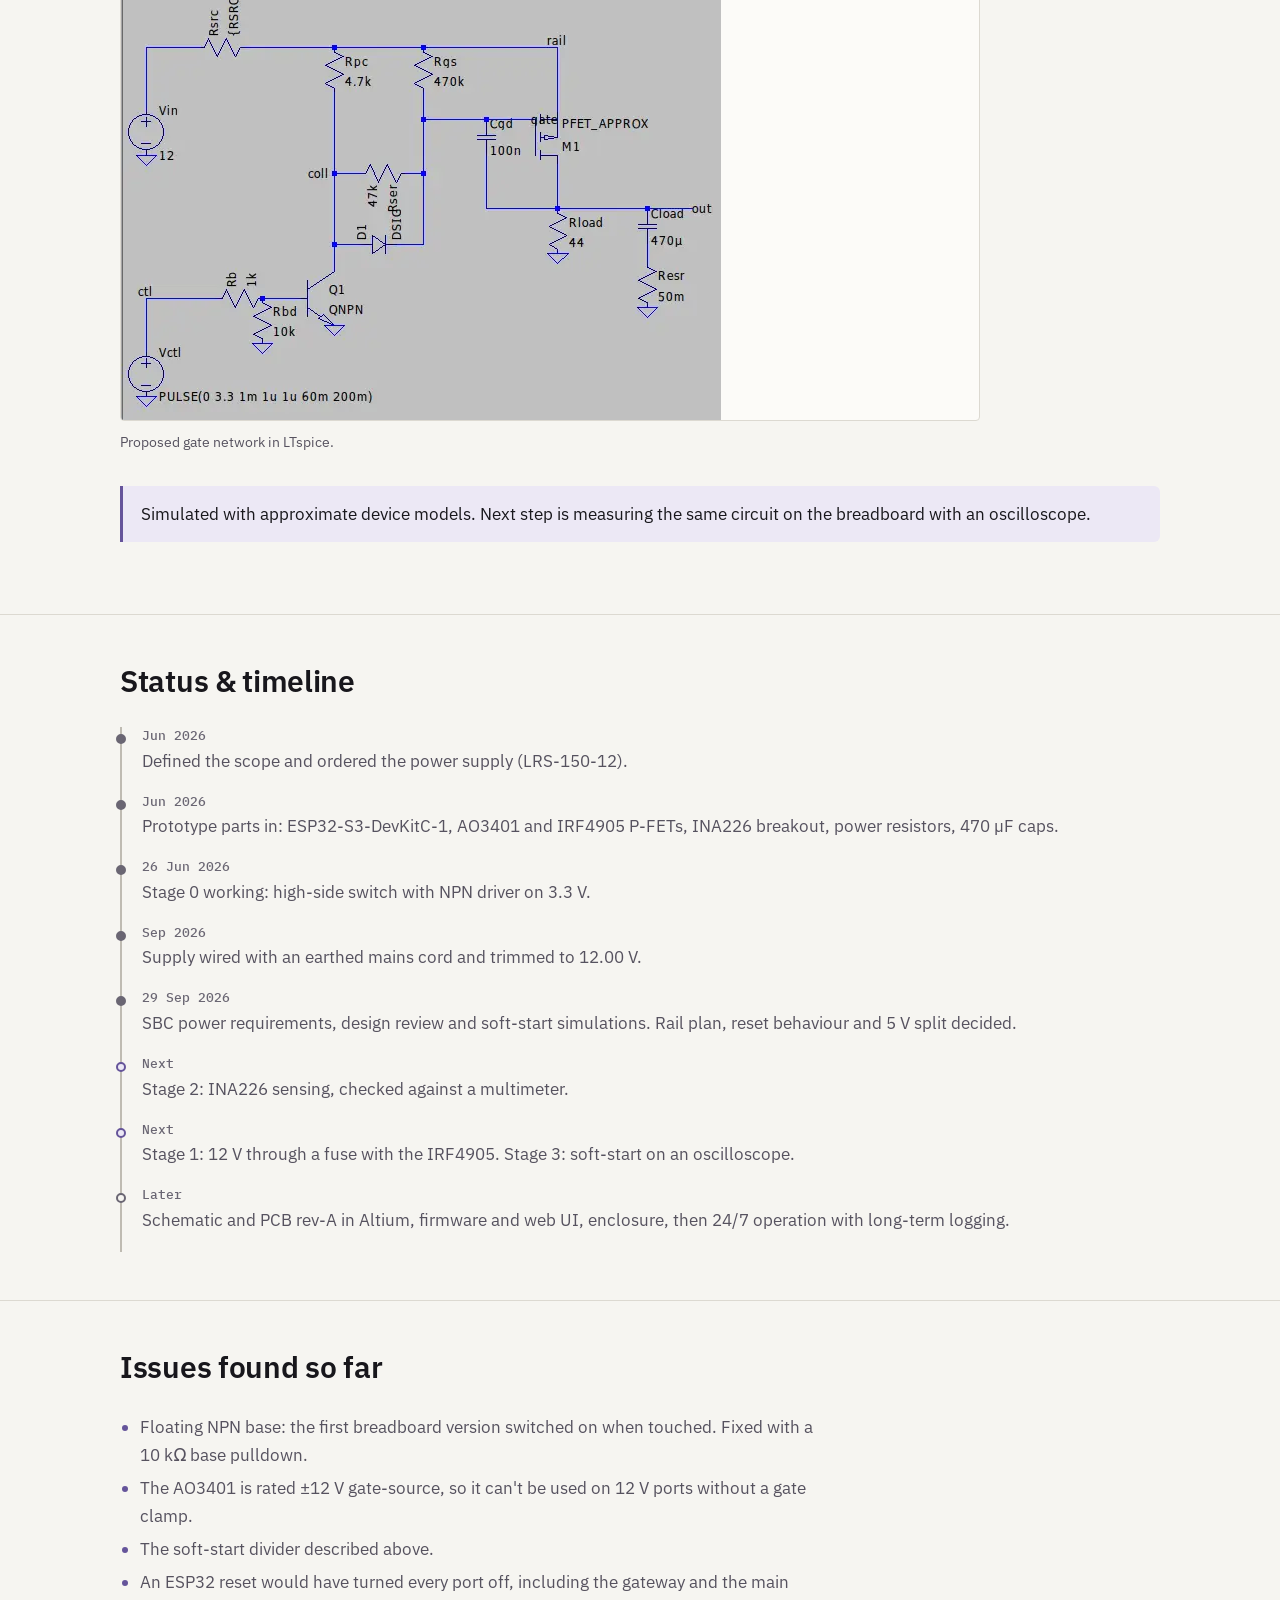
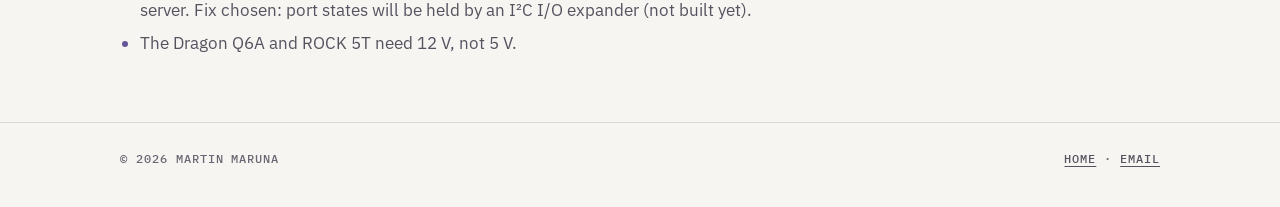
==== commit 660dd8a3: "Update index.htmlCase study: mark simulated row, I/O expander as planned, fix power budget" ====
--- a/projects/power-board/index.html
+++ b/projects/power-board/index.html
@@ -68,7 +68,7 @@
         <header class="section-head"><h2 id="s1">The problem</h2></header>
         <div class="prose">
           <p>My home server is a set of single-board computers: a Radxa Dragon Q6A (main server), a Cubie A5E (network gateway), a ROCK 5T and a Raspberry Pi 4B, plus about 18 microcontroller boards used for sensors and firmware testing. They're going into a 3D-printed rack.</p>
-          <p>Everything runs from one Mean Well LRS-150-12 (12 V, 12.5 A), which leaves about 120 W for continuous use. With every board at its rated maximum the total would be right at that limit, so devices that don't need to run 24/7 are switched on only when needed, and each port's consumption is measured. A fault on one port shouldn't affect the others.</p>
+          <p>Everything runs from one Mean Well LRS-150-12 (12 V, 12.5 A), which leaves about 120 W for continuous use. With every port at its rated maximum the load would be about 127 W before converter losses and fans, above that limit, so devices that don't need to run 24/7 are switched on only when needed, and each port's consumption is measured. A fault on one port shouldn't affect the others.</p>
         </div>
       </div>
     </section>
@@ -203,7 +203,7 @@
           <table>
             <thead><tr><th scope="col">Variant</th><th scope="col">Peak inrush</th><th scope="col">Vgs when on</th><th scope="col">Output rise</th><th scope="col">Turn-off</th></tr></thead>
             <tbody>
-              <tr><td>Hard switch (breadboard as built)</td><td class="num">129 A</td><td class="num">−12.0 V</td><td class="num">62 µs</td><td class="num">0.07 ms</td></tr>
+              <tr><td>Hard switch (breadboard circuit, simulated)</td><td class="num">129 A</td><td class="num">−12.0 V</td><td class="num">62 µs</td><td class="num">0.07 ms</td></tr>
               <tr><td>Gate-source cap, 10 kΩ series</td><td class="num">7.4 A</td><td class="num">−6.0 V</td><td class="num">1.0 ms</td><td class="num">6.8 ms</td></tr>
               <tr><td>Gate-source cap, 47 kΩ series</td><td class="num">never on</td><td class="num">−2.1 V</td><td class="num">–</td><td class="num">–</td></tr>
               <tr class="hl"><td>Miller cap + fast turn-off (proposed)</td><td class="num">1.08 A</td><td class="num">−10.9 V</td><td class="num">5.5 ms</td><td class="num">0.71 ms</td></tr>
@@ -252,7 +252,7 @@
             <li>Floating NPN base: the first breadboard version switched on when touched. Fixed with a 10 kΩ base pulldown.</li>
             <li>The AO3401 is rated ±12 V gate-source, so it can't be used on 12 V ports without a gate clamp.</li>
             <li>The soft-start divider described above.</li>
-            <li>An ESP32 reset would have turned every port off, including the gateway and the main server. Port states are now held by an I/O expander.</li>
+            <li>An ESP32 reset would have turned every port off, including the gateway and the main server. Fix chosen: port states will be held by an I²C I/O expander (not built yet).</li>
             <li>The Dragon Q6A and ROCK 5T need 12 V, not 5 V.</li>
           </ul>
           <!-- TODO: when the project repo is public, add: <p><a class="btn" href="https://github.com/Martynezys/REPO">Project repository</a></p> -->
